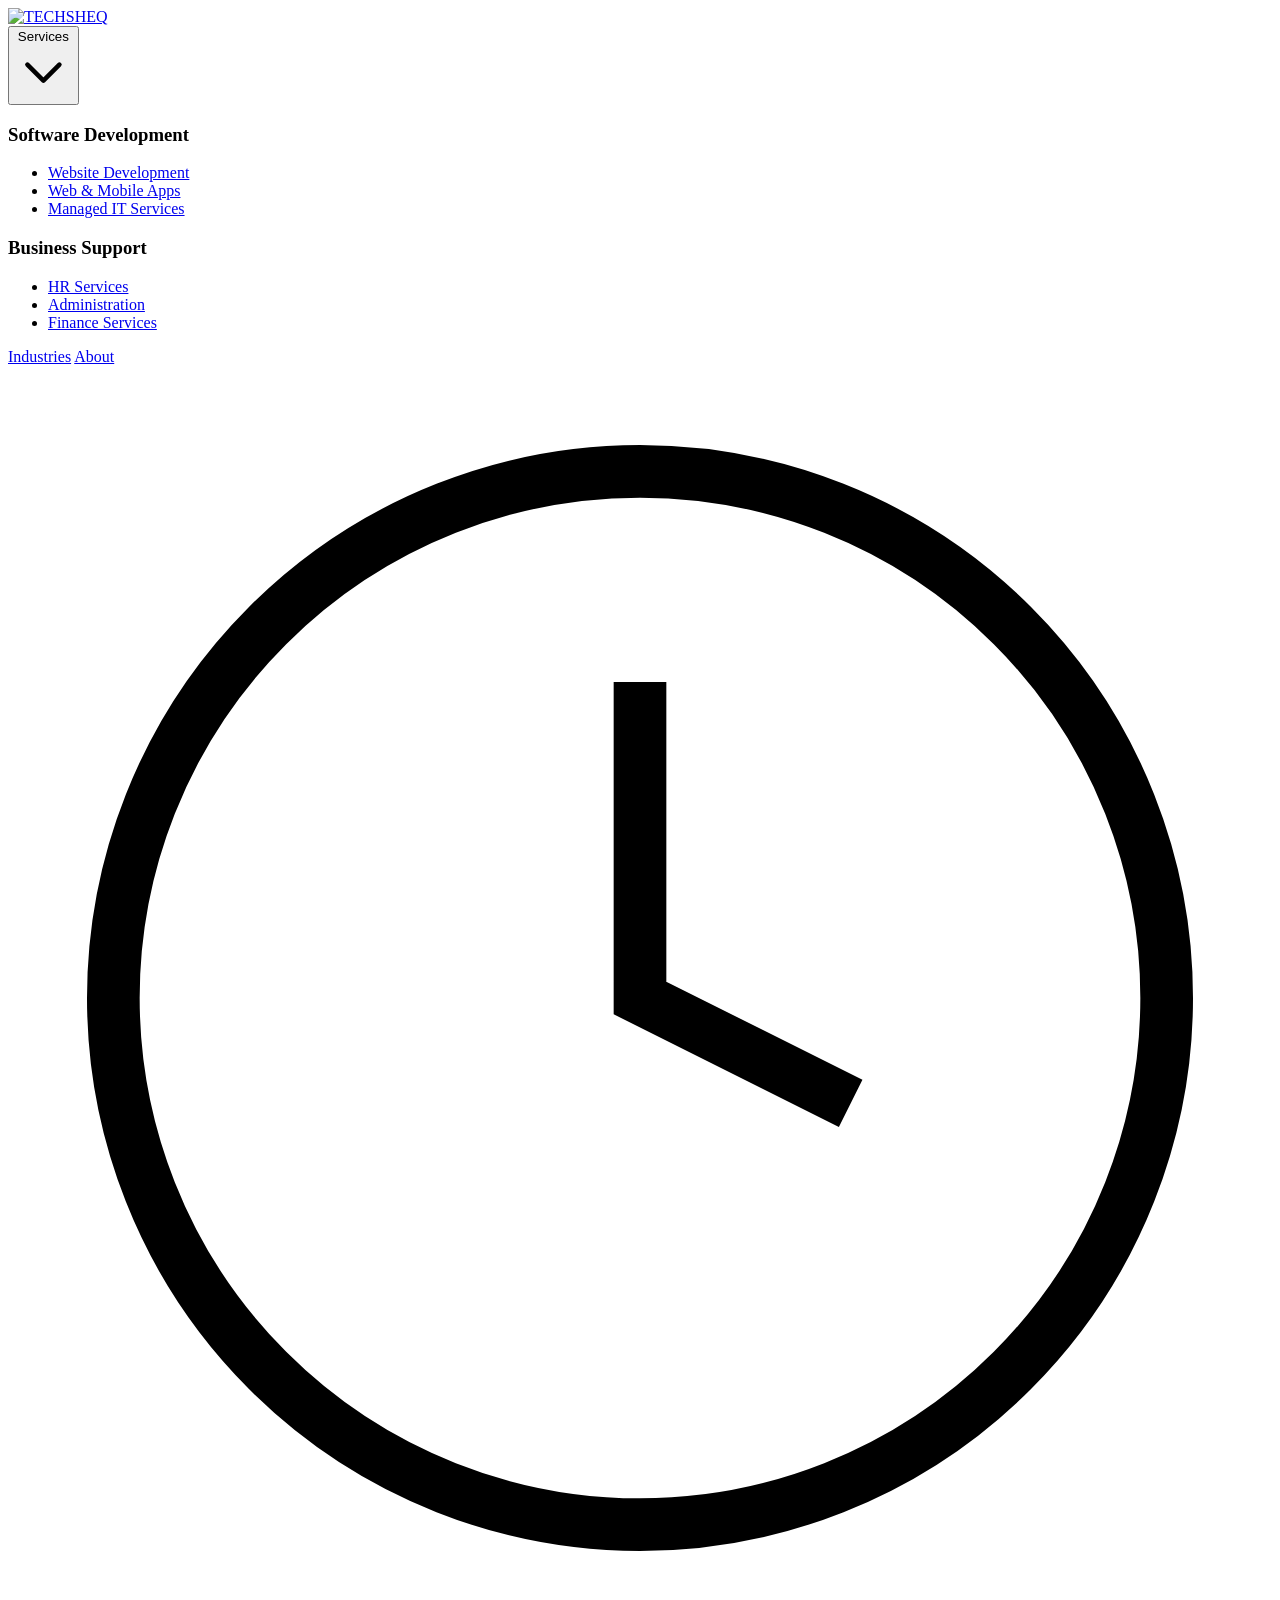
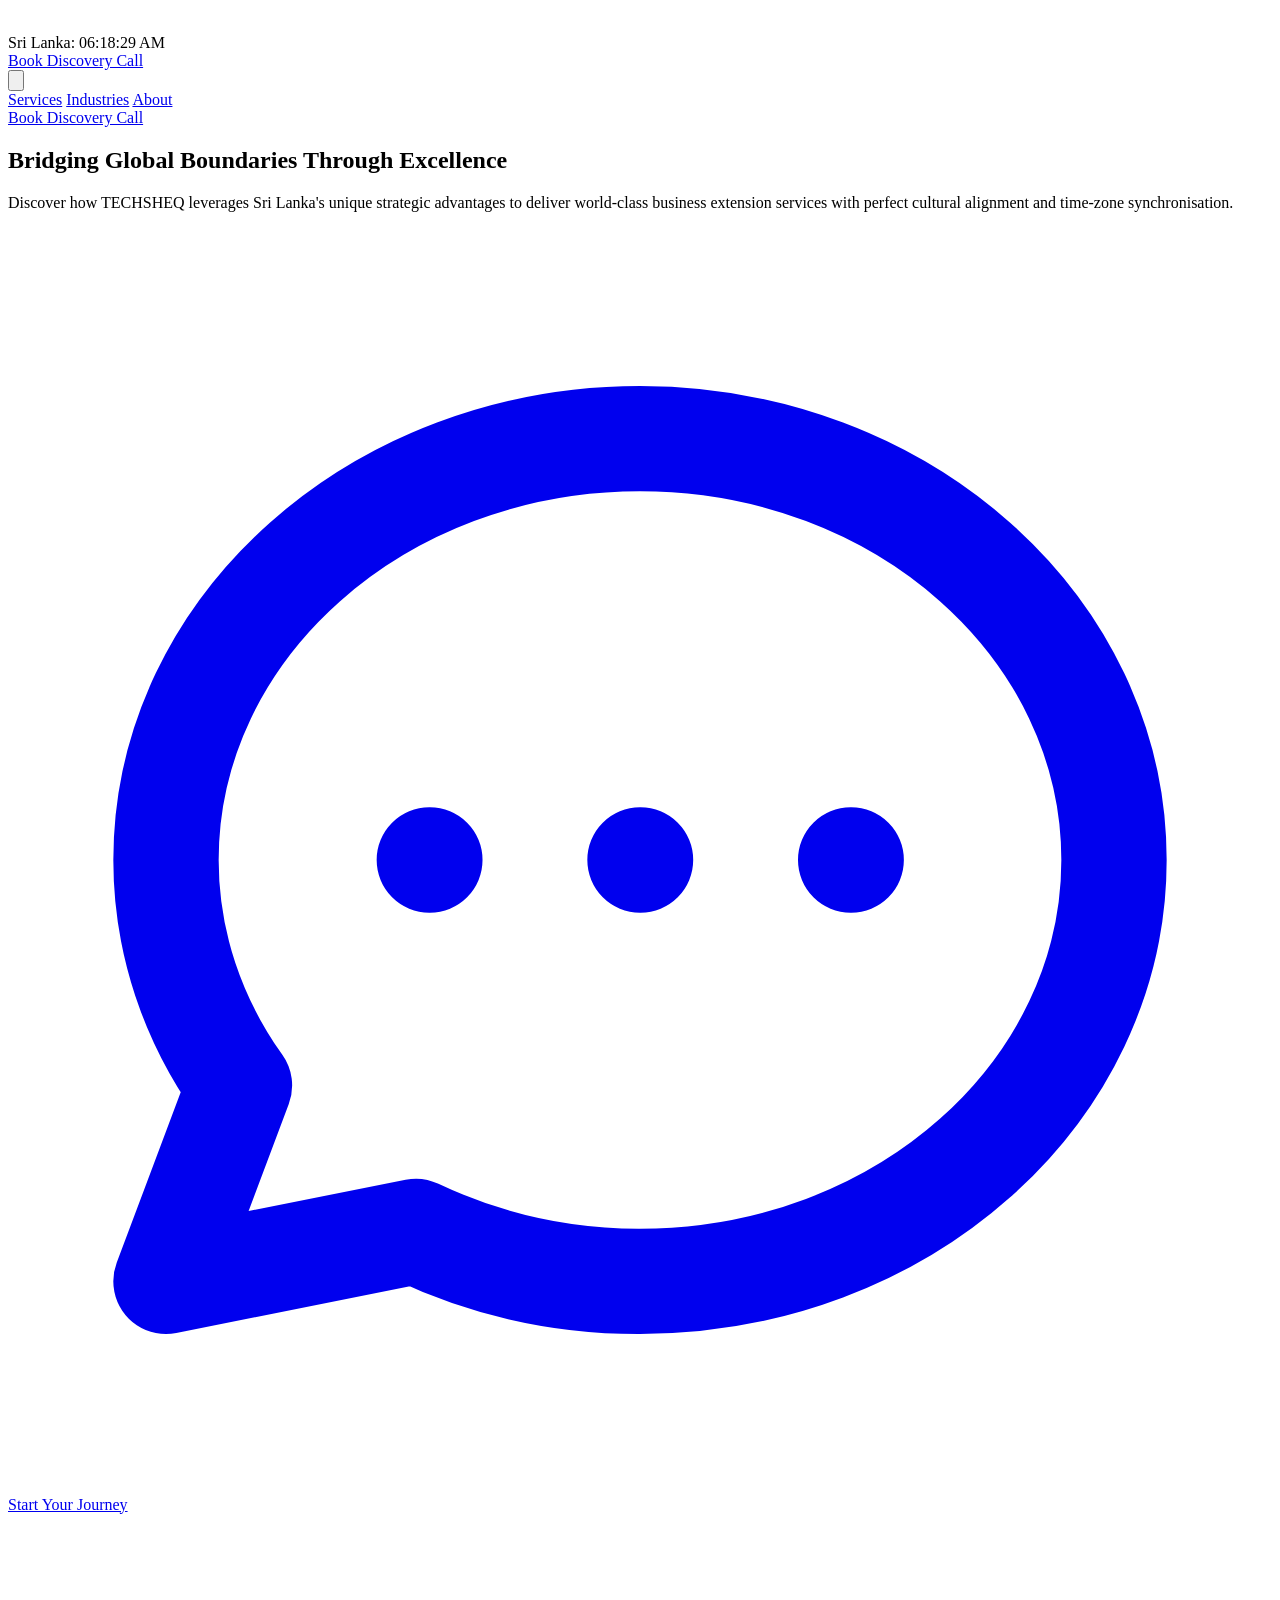
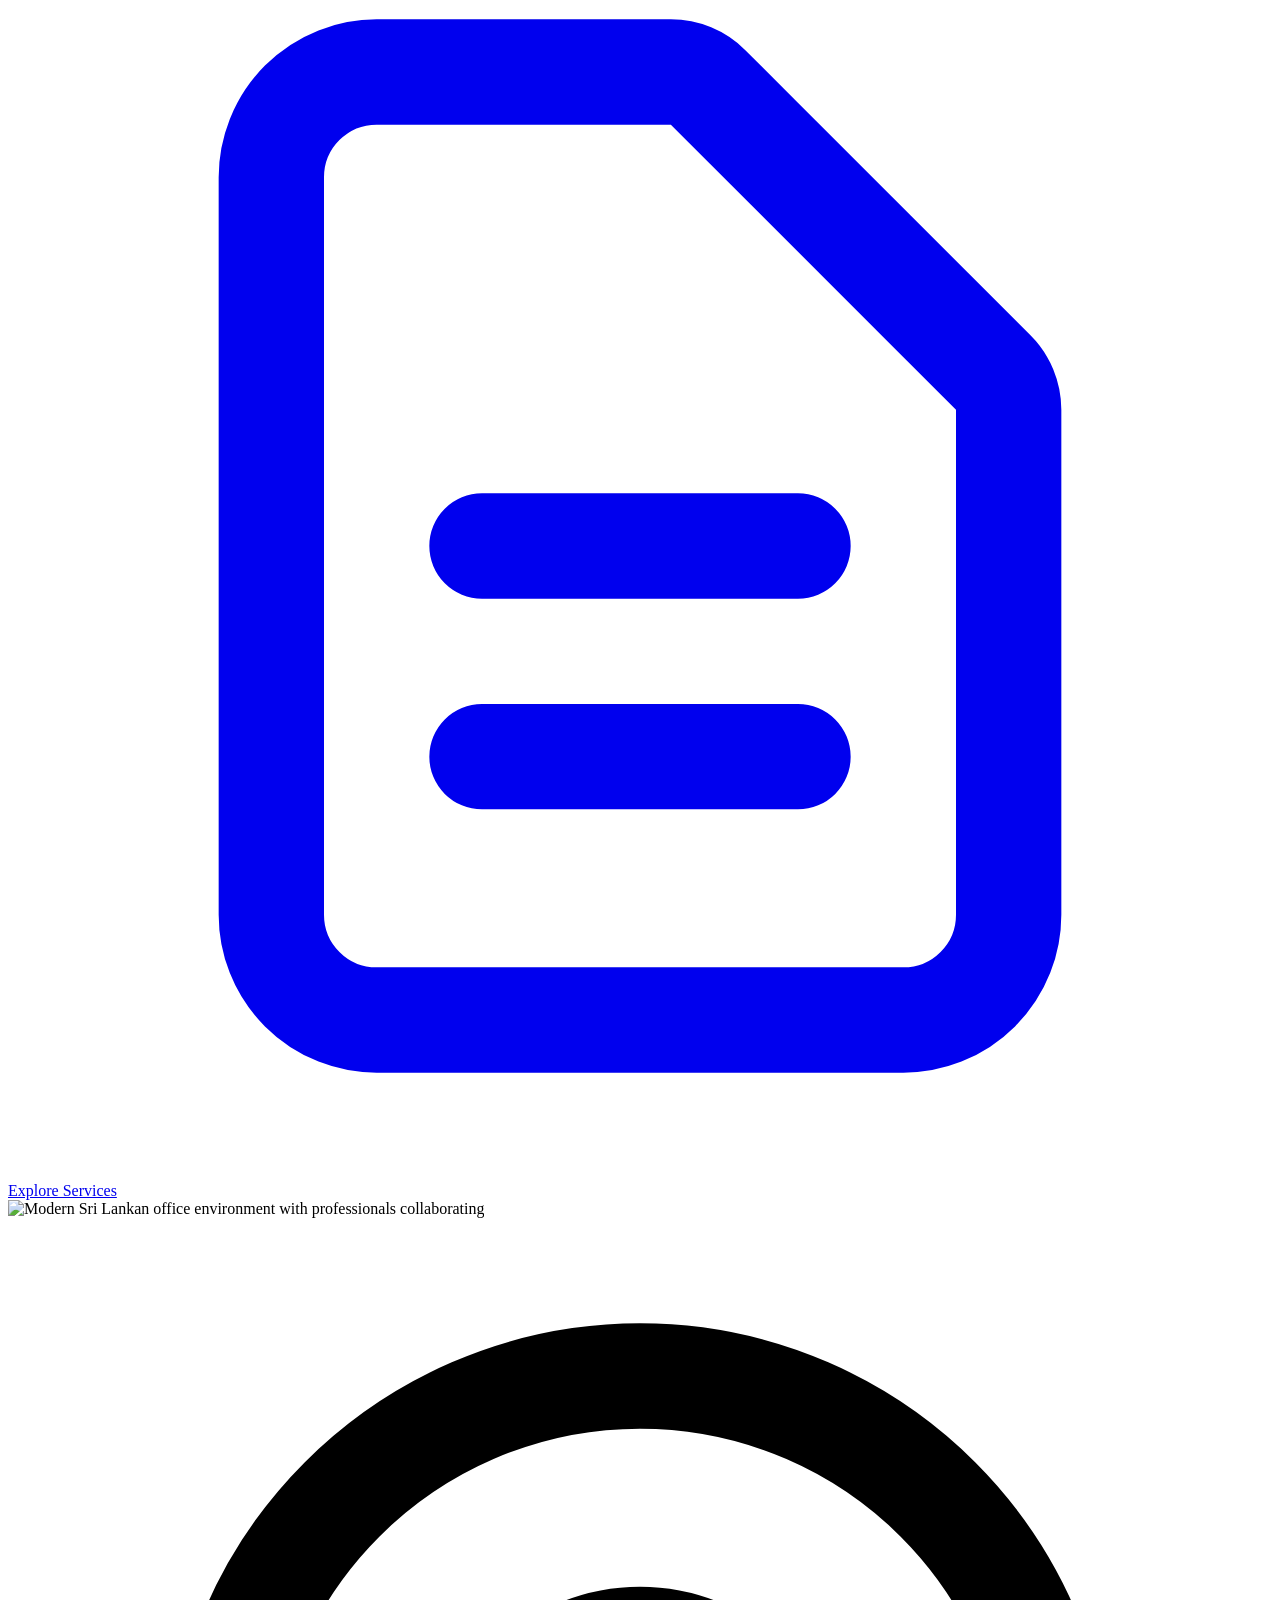
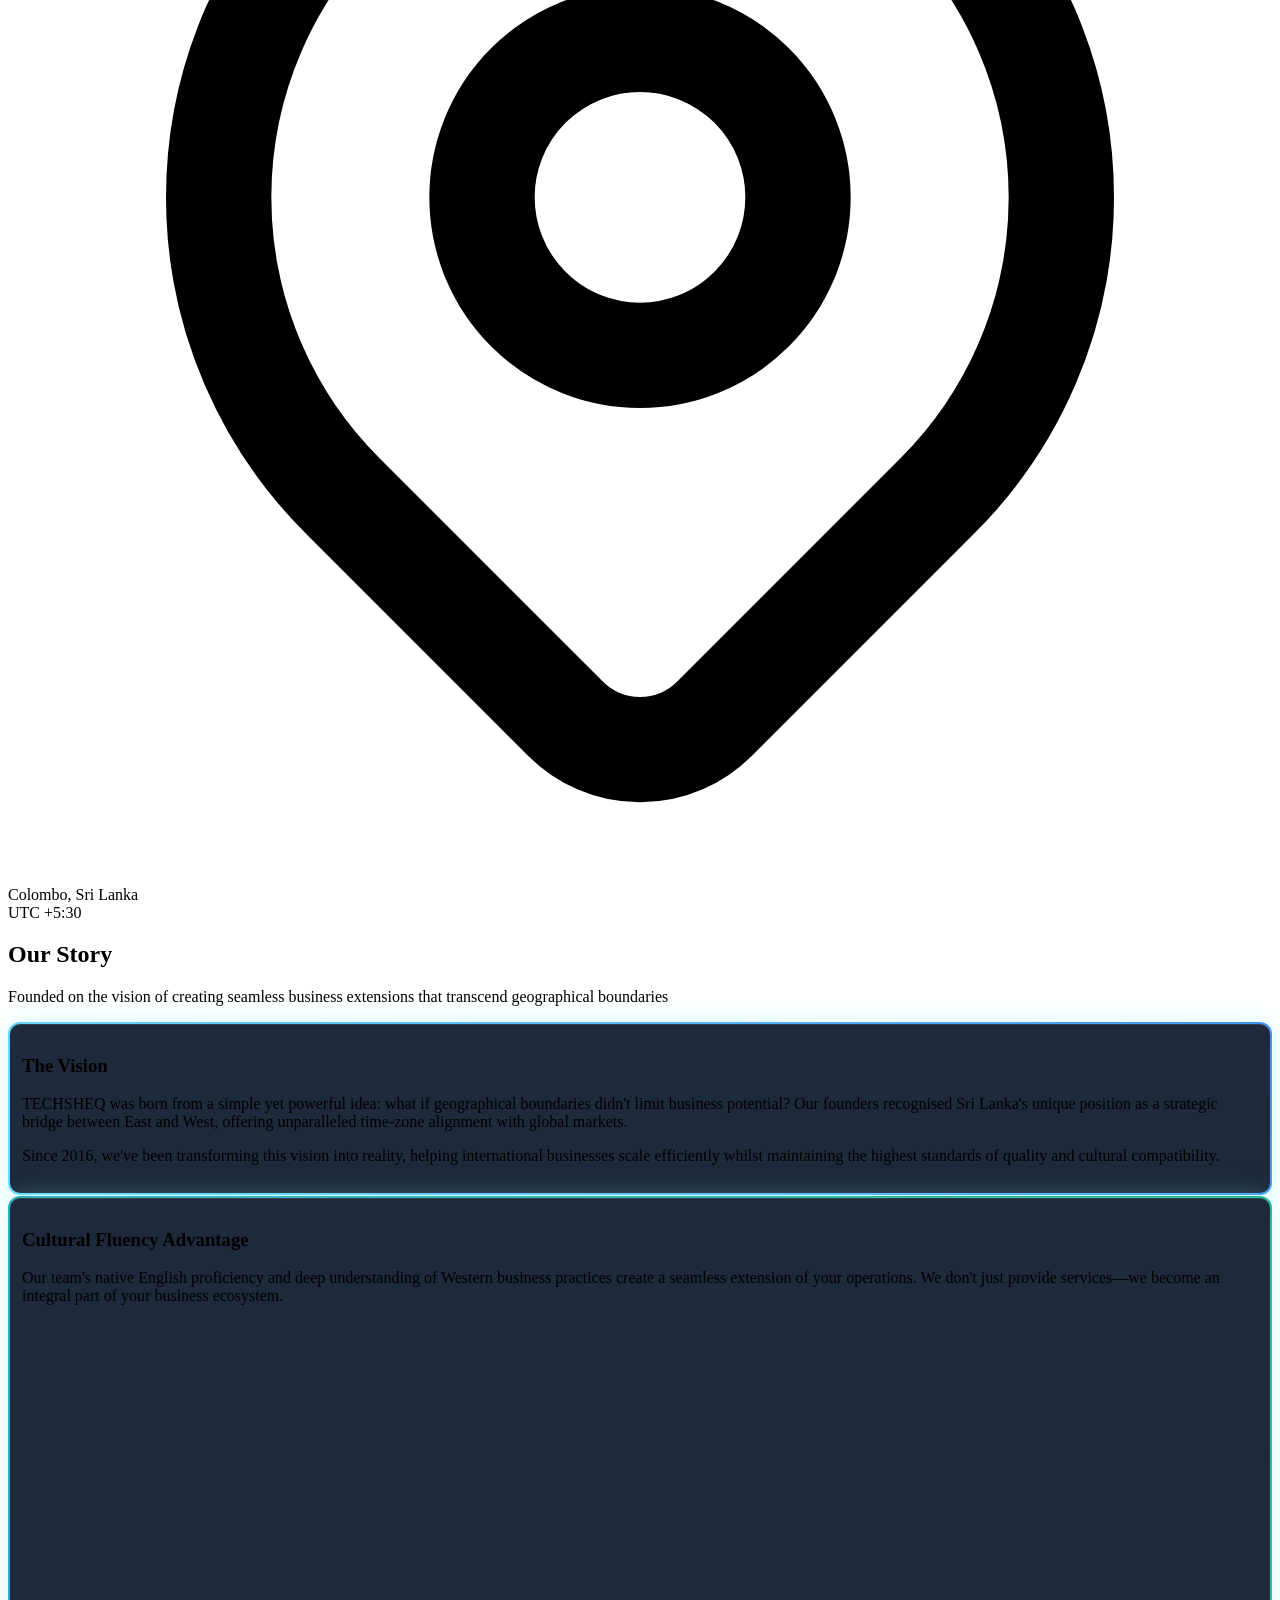
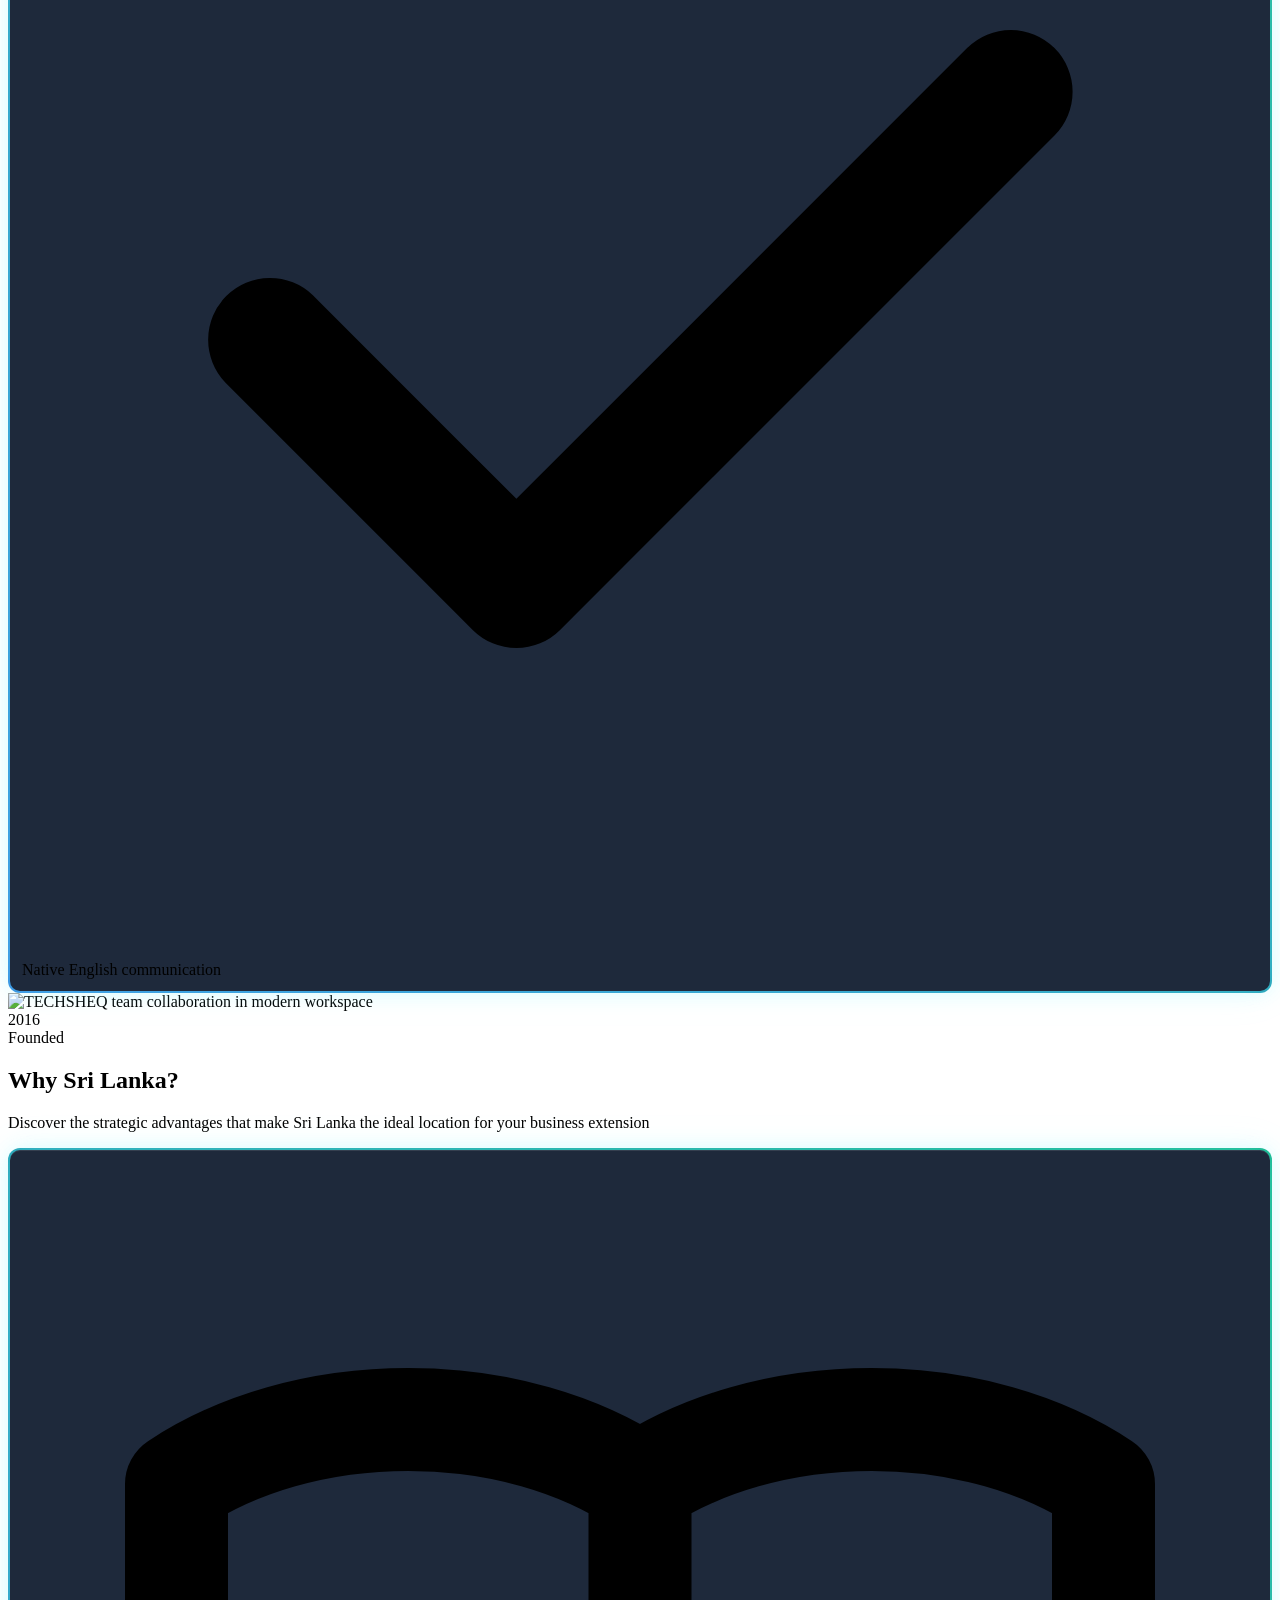
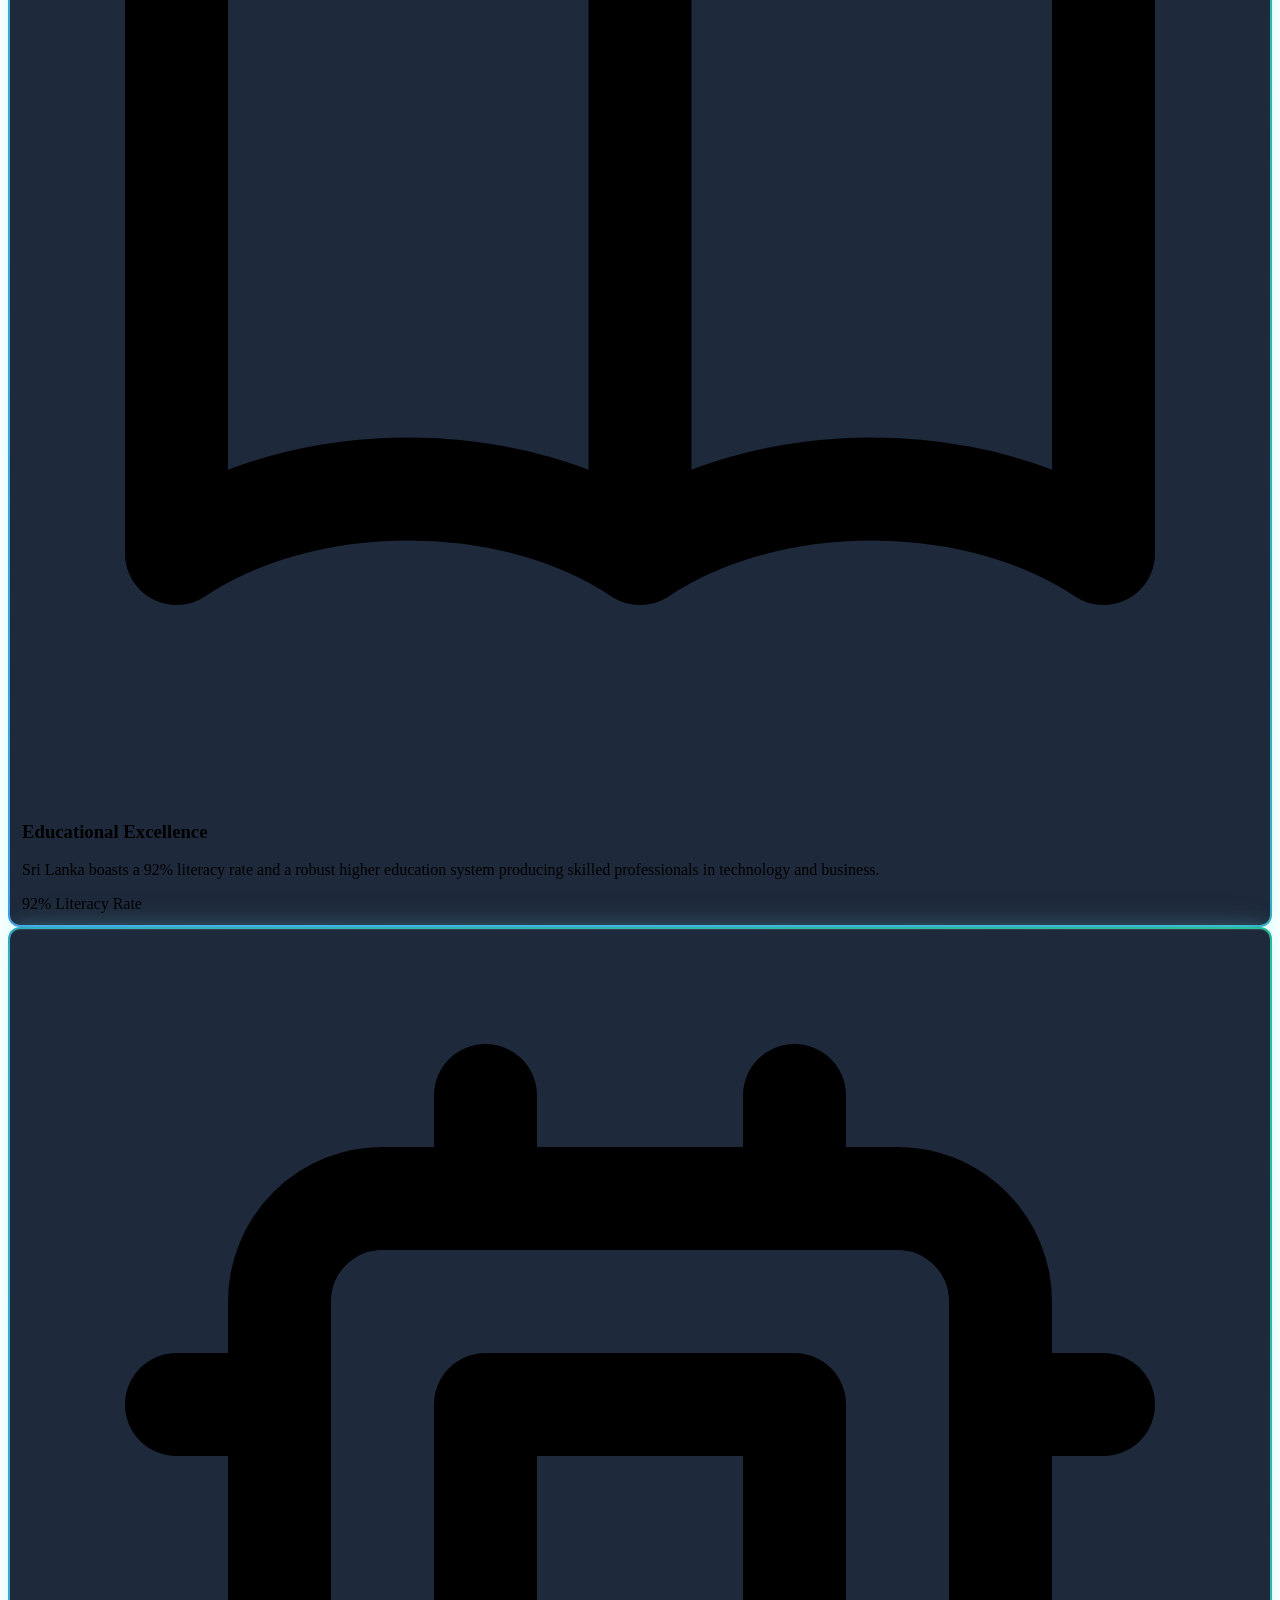
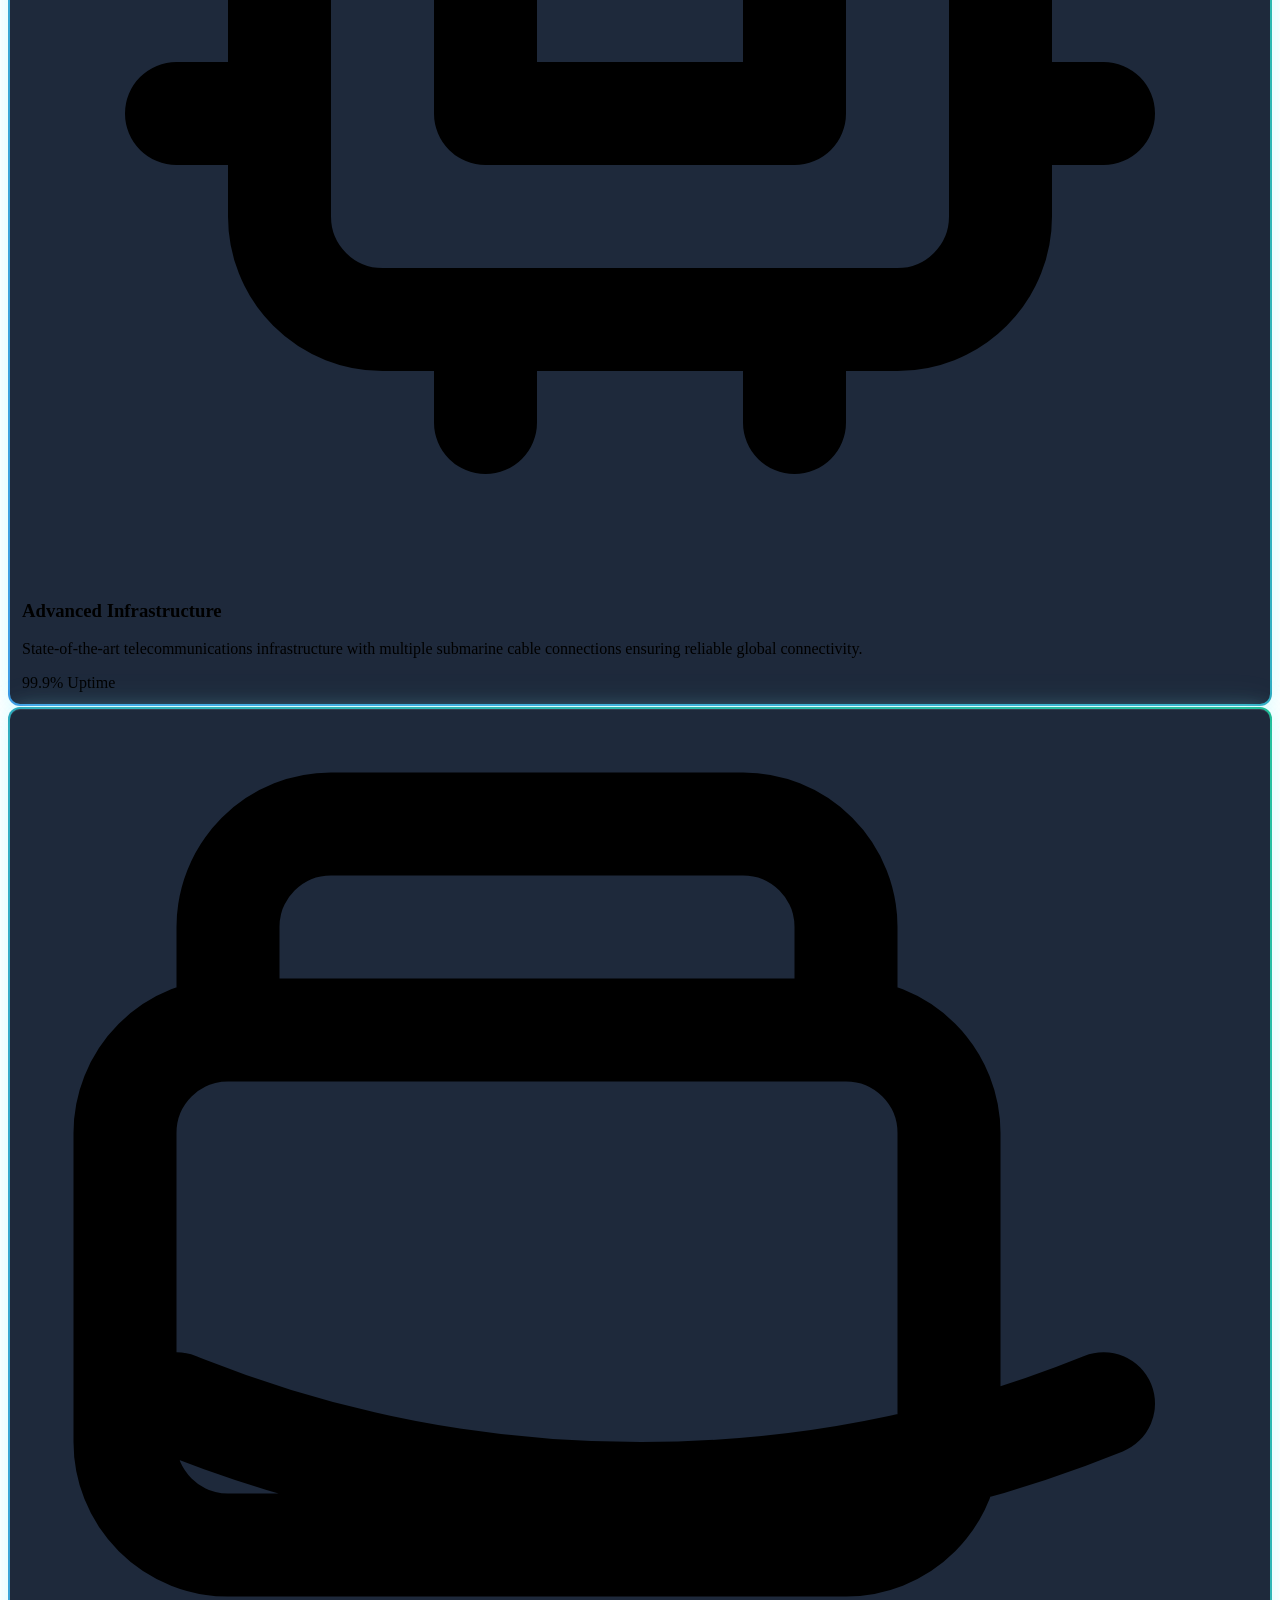
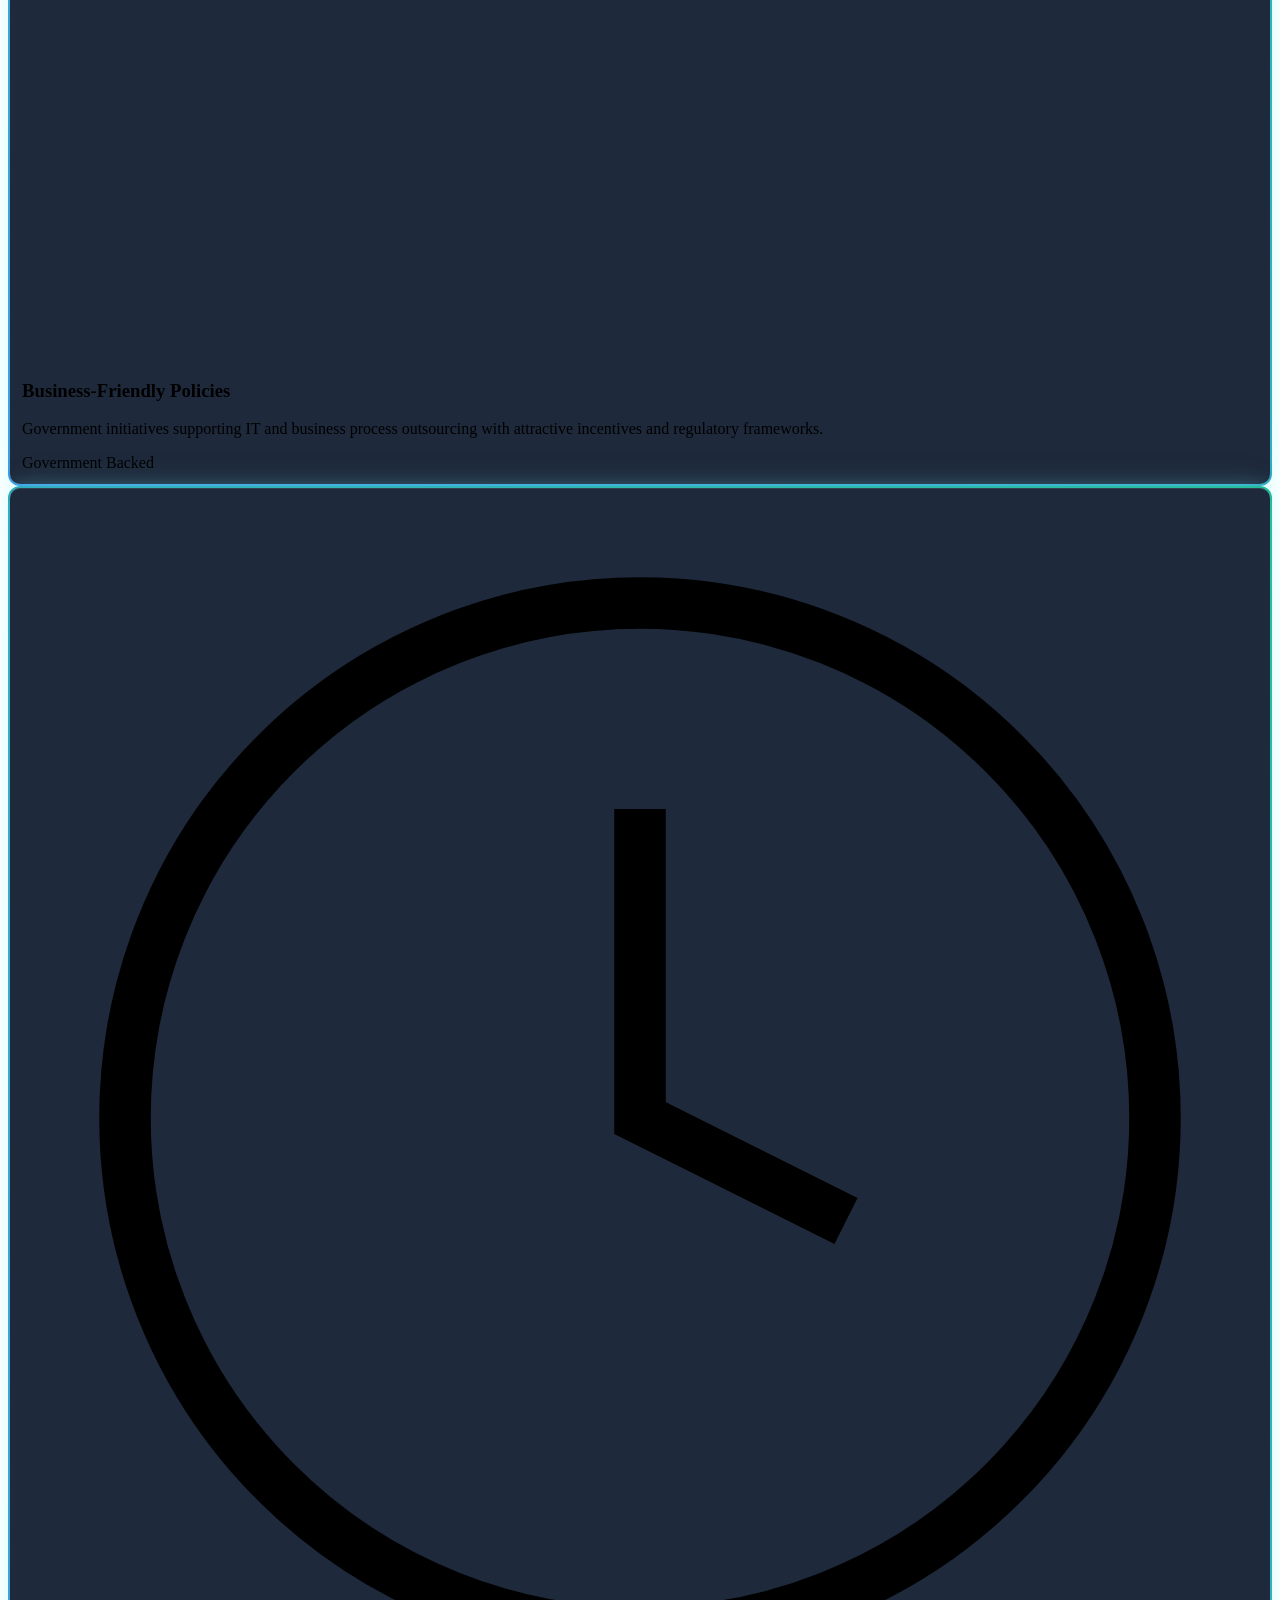
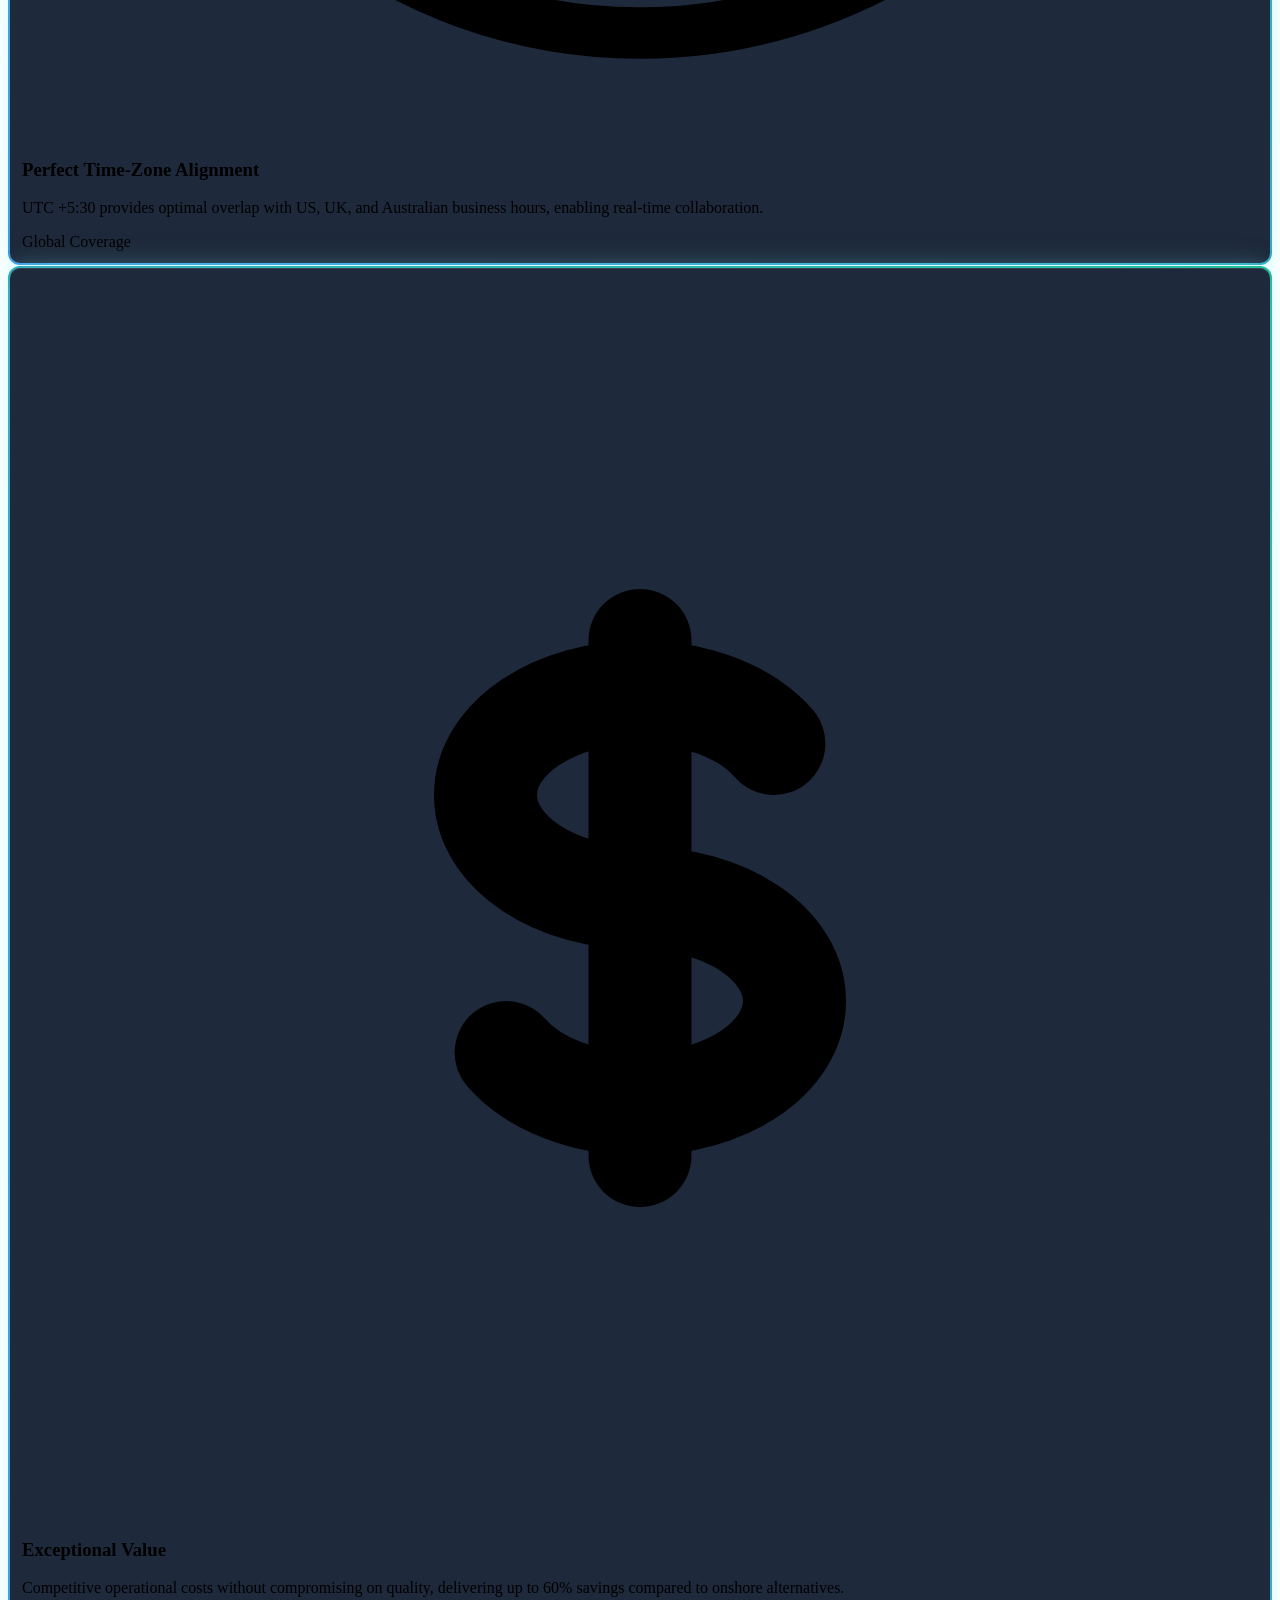
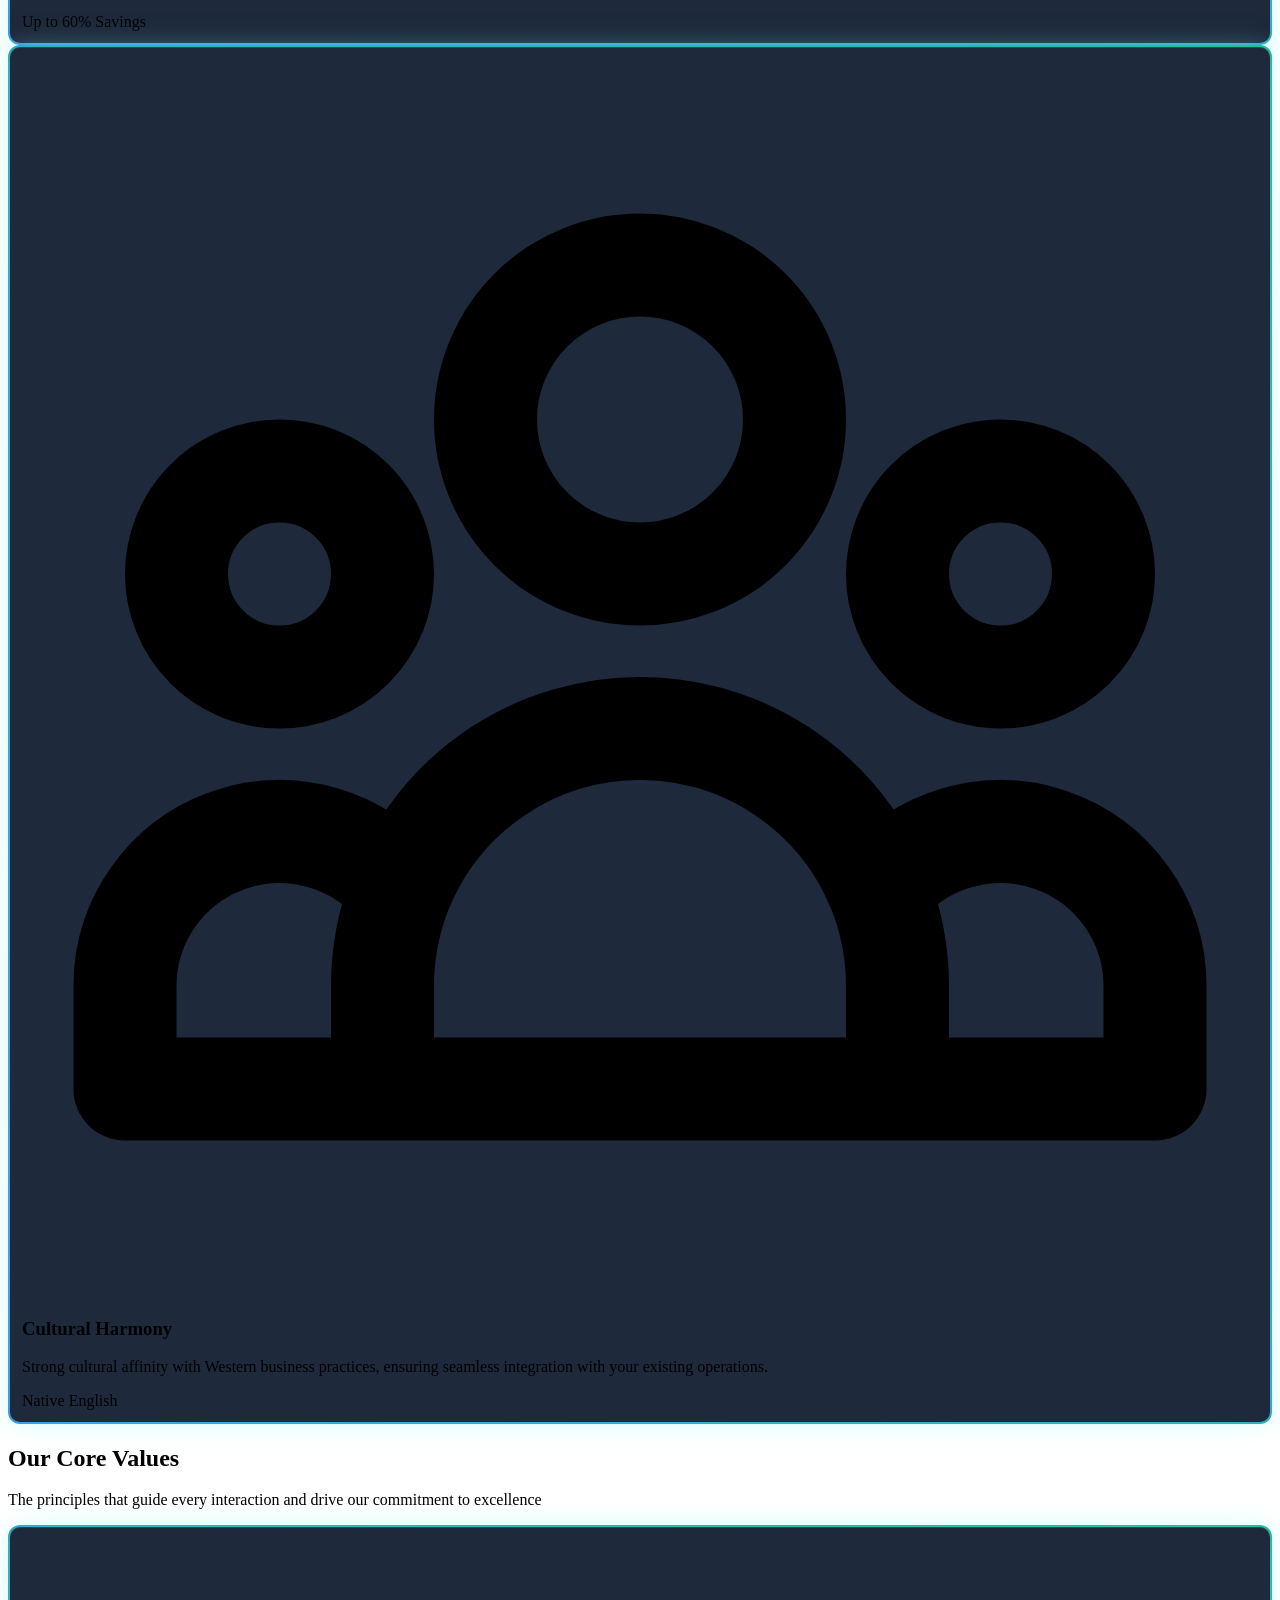
==== pages/about_sri_lankan_business_advantage.html @ 73597feb "Remove HR Services and update copyright year" ====
<!DOCTYPE html>
<html lang="en">
<head>
    <meta charset="UTF-8" />
    <meta name="viewport" content="width=device-width, initial-scale=1.0" />
    <title>About TECHSHEQ - Sri Lankan Business Advantage | Your Trusted Global Extension</title>
    <meta name="description" content="Discover how TECHSHEQ leverages Sri Lanka's unique advantages to deliver world-class business extension services with perfect time-zone alignment and cultural fluency." />
    
    
    <link rel="stylesheet" href="../css/main.css" />
    <link rel="preconnect" href="https://fonts.googleapis.com" />
    <link rel="preconnect" href="https://fonts.gstatic.com" crossorigin />
    
    <style>
        /* Glow Effect for Specific Boxes */
        .glow-box {
            position: relative;
            border-radius: 12px;
            padding: 2px;
            background: linear-gradient(45deg, #7df9ff, #3B82F6, #10B981, #7df9ff);
            background-size: 400% 400%;
            animation: smoothGlow 3s ease-in-out infinite;
            will-change: transform, background-position;
            backface-visibility: hidden;
        }

        .glow-box .glow-content {
            position: relative;
            background: #1E293B;
            border-radius: 10px;
            padding: 12px;
            box-shadow: 
                0 0 20px rgba(125, 249, 255, 0.3),
                0 0 40px rgba(125, 249, 255, 0.1),
                inset 0 1px 0 rgba(255, 255, 255, 0.1);
        }

        /* Hover effects */
        .glow-box:hover {
            animation-duration: 1.5s;
            opacity: 1;
            transform: translateY(-2px) scale(1.02);
            transition: transform 0.3s ease;
        }

        .glow-box:hover .glow-content {
            box-shadow: 
                0 0 30px rgba(125, 249, 255, 0.5),
                0 0 60px rgba(125, 249, 255, 0.2),
                inset 0 1px 0 rgba(255, 255, 255, 0.2);
        }

        @keyframes smoothGlow {
            0%, 100% {
                background-position: 0% 50%;
                opacity: 0.8;
            }
            25% {
                background-position: 100% 50%;
                opacity: 0.9;
            }
            50% {
                background-position: 100% 50%;
                opacity: 1;
            }
            75% {
                background-position: 0% 50%;
                opacity: 0.9;
            }
        }

        /* Responsive adjustments for glow boxes */
        @media (max-width: 768px) {
            .glow-box {
                padding: 1px;
            }
            
            .glow-box .glow-content {
                padding: 10px;
            }
        }
    </style>
    
<script type="module" src="https://static.rocket.new/rocket-web.js?_cfg=https%3A%2F%2Ftechsheqb1662back.builtwithrocket.new&_be=https%3A%2F%2Fapplication.rocket.new&_v=0.1.8"></script>
</head>
<body class="bg-background text-text-primary">
    <!-- Header Navigation -->
    <header class="sticky top-0 z-50 bg-background/95 backdrop-blur-sm border-b border-slate-700/50">
        <nav class="max-w-7xl mx-auto px-4 sm:px-6 lg:px-8">
            <div class="flex justify-between items-center h-16">
                <!-- Logo -->
                <div class="flex-shrink-0 pl-0">
                    <a href="homepage_b2b_service_provider_platform.html" class="flex items-center">
                        <img src="../public/logo.png" alt="TECHSHEQ" style="height: 38px; width: auto;" class="block" />
                    </a>
                </div>

                <!-- Desktop Navigation -->
                <div class="hidden md:flex items-center space-x-8">
                    <div class="relative group">
                        <button class="text-text-secondary hover:text-text-primary transition-colors duration-200 flex items-center space-x-1">
                            <span>Services</span>
                            <svg class="w-4 h-4" fill="none" stroke="currentColor" viewBox="0 0 24 24">
                                <path stroke-linecap="round" stroke-linejoin="round" stroke-width="2" d="M19 9l-7 7-7-7"/>
                            </svg>
                        </button>
                        <!-- Mega Menu -->
                        <div class="absolute top-full left-0 mt-2 w-96 bg-surface rounded-xl shadow-strong border border-slate-700/50 opacity-0 invisible group-hover:opacity-100 group-hover:visible transition-all duration-300">
                            <div class="p-6">
                                <div class="grid grid-cols-2 gap-6">
                                    <div>
                                        <h3 class="text-sm font-semibold text-primary mb-3">Software Development</h3>
                                        <ul class="space-y-2">
                                            <li><a href="services_overview_two_pillar_architecture.html" class="text-text-secondary hover:text-text-primary transition-colors">Website Development</a></li>
                                            <li><a href="services_overview_two_pillar_architecture.html" class="text-text-secondary hover:text-text-primary transition-colors">Web & Mobile Apps</a></li>
                                            <li><a href="managed_it_services_flagship_service_detail.html" class="text-text-secondary hover:text-text-primary transition-colors">Managed IT Services</a></li>
                                        </ul>
                                    </div>
                                    <div>
                                        <h3 class="text-sm font-semibold text-accent mb-3">Business Support</h3>
                                        <ul class="space-y-2">
                                            <li><a href="services_overview_two_pillar_architecture.html" class="text-text-secondary hover:text-text-primary transition-colors">HR Services</a></li>
                                            <li><a href="services_overview_two_pillar_architecture.html" class="text-text-secondary hover:text-text-primary transition-colors">Administration</a></li>
                                            <li><a href="services_overview_two_pillar_architecture.html" class="text-text-secondary hover:text-text-primary transition-colors">Finance Services</a></li>
                                        </ul>
                                    </div>
                                </div>
                            </div>
                        </div>
                    </div>
                    <a href="industries_sector_specific_solutions.html" class="text-text-secondary hover:text-text-primary transition-colors duration-200">Industries</a>
                    <a href="about_sri_lankan_business_advantage.html" class="text-primary font-semibold transition-colors duration-200">About</a>
                    
                    <!-- Time Zone Widget -->
                    <div class="flex items-center space-x-2 px-3 py-1 bg-surface rounded-lg border border-slate-700/50">
                        <svg class="w-4 h-4 text-accent" fill="none" stroke="currentColor" viewBox="0 0 24 24">
                            <circle cx="12" cy="12" r="10"/>
                            <polyline points="12,6 12,12 16,14"/>
                        </svg>
                        <span class="text-sm text-text-secondary">Sri Lanka:</span>
                        <span class="text-sm font-semibold text-text-primary" id="sri-lanka-time">8:50 PM</span>
                    </div>
                </div>

                <!-- CTA Button -->
                <div class="hidden md:block">
                    <a href="contact_discovery_call_booking.html" class="btn-primary">Book Discovery Call</a>
                </div>

                <!-- Mobile Menu Button -->
                <button class="md:hidden p-2" id="mobile-menu-button">
                    <svg class="w-6 h-6" fill="none" stroke="currentColor" viewBox="0 0 24 24">
                        <path stroke-linecap="round" stroke-linejoin="round" stroke-width="2" d="M4 6h16M4 12h16M4 18h16"/>
                    </svg>
                </button>
            </div>

            <!-- Mobile Menu -->
            <div class="md:hidden hidden" id="mobile-menu">
                <div class="px-2 pt-2 pb-3 space-y-1 bg-surface rounded-lg mt-2 border border-slate-700/50">
                    <a href="services_overview_two_pillar_architecture.html" class="block px-3 py-2 text-text-secondary hover:text-text-primary">Services</a>
                    <a href="industries_sector_specific_solutions.html" class="block px-3 py-2 text-text-secondary hover:text-text-primary">Industries</a>
                    <a href="about_sri_lankan_business_advantage.html" class="block px-3 py-2 text-primary font-semibold">About</a>
                    <div class="px-3 py-2">
                        <a href="contact_discovery_call_booking.html" class="btn-primary w-full text-center">Book Discovery Call</a>
                    </div>
                </div>
            </div>
        </nav>
    </header>

    <!-- Hero Section -->
    <section class="relative py-20 overflow-hidden">
        <!-- Background Pattern -->
        <div class="absolute inset-0 opacity-10">
            <div class="absolute inset-0" style="background-image: radial-gradient(circle at 25% 25%, #315CAA 0%, transparent 50%), radial-gradient(circle at 75% 75%, #22C55E 0%, transparent 50%);"></div>
        </div>
        
        <div class="max-w-7xl mx-auto px-4 sm:px-6 lg:px-8 relative z-10">
            <div class="grid lg:grid-cols-2 gap-12 items-center">
                <!-- Hero Content -->
                <div class="text-center lg:text-left">
                    <h1 class="text-4xl sm:text-5xl lg:text-6xl font-bold mb-6 animate-fade-up">
                        Bridging
                        <span class="text-primary block">Global Boundaries</span>
                        <span class="text-accent">Through Excellence</span>
                    </h1>
                    <p class="text-xl text-text-secondary mb-8 max-w-2xl animate-fade-up" style="animation-delay: 200ms;">
                        Discover how TECHSHEQ leverages Sri Lanka's unique strategic advantages to deliver world-class business extension services with perfect cultural alignment and time-zone synchronisation.
                    </p>
                    
                    <!-- Key Stats -->
                    <!-- <div class="grid grid-cols-3 gap-6 mb-8 animate-fade-up" style="animation-delay: 400ms;">
                        <div class="text-center">
                            <div class="text-2xl font-bold text-primary">8+</div>
                            <div class="text-sm text-text-secondary">Years Excellence</div>
                        </div>
                        <div class="text-center">
                            <div class="text-2xl font-bold text-accent">95%</div>
                            <div class="text-sm text-text-secondary">Client Retention</div>
                        </div>
                        <div class="text-center">
                            <div class="text-2xl font-bold text-primary">24/7</div>
                            <div class="text-sm text-text-secondary">Global Coverage</div>
                        </div>
                    </div> -->

                    <div class="flex flex-col sm:flex-row gap-4 justify-center lg:justify-start animate-fade-up" style="animation-delay: 600ms;">
                        <a href="contact_discovery_call_booking.html" class="btn-primary text-center">
                            <svg class="w-5 h-5 inline mr-2" fill="none" stroke="currentColor" viewBox="0 0 24 24">
                                <path stroke-linecap="round" stroke-linejoin="round" stroke-width="2" d="M8 12h.01M12 12h.01M16 12h.01M21 12c0 4.418-4.03 8-9 8a9.863 9.863 0 01-4.255-.949L3 20l1.395-3.72C3.512 15.042 3 13.574 3 12c0-4.418 4.03-8 9-8s9 3.582 9 8z"/>
                            </svg>
                            Start Your Journey
                        </a>
                        <a href="services_overview_two_pillar_architecture.html" class="btn-secondary text-center">
                            <svg class="w-5 h-5 inline mr-2" fill="none" stroke="currentColor" viewBox="0 0 24 24">
                                <path stroke-linecap="round" stroke-linejoin="round" stroke-width="2" d="M9 12h6m-6 4h6m2 5H7a2 2 0 01-2-2V5a2 2 0 012-2h5.586a1 1 0 01.707.293l5.414 5.414a1 1 0 01.293.707V19a2 2 0 01-2 2z"/>
                            </svg>
                            Explore Services
                        </a>
                    </div>
                </div>

                <!-- Hero Visual -->
                <div class="relative animate-fade-up" style="animation-delay: 300ms;">
                    <div class="relative rounded-2xl overflow-hidden shadow-strong">
                        <img src="https://images.pexels.com/photos/3184360/pexels-photo-3184360.jpeg?auto=compress&cs=tinysrgb&w=1260&h=750&dpr=2" alt="Modern Sri Lankan office environment with professionals collaborating" class="w-full h-96 object-cover" loading="lazy" onerror="this.src='https://images.unsplash.com/photo-1600880292203-757bb62b4baf?q=80&w=2940&auto=format&fit=crop&ixlib=rb-4.0.3'; this.onerror=null;" />
                        
                        <!-- Overlay with Location Info -->
                        <div class="absolute bottom-4 left-4 right-4 bg-surface/90 backdrop-blur-sm rounded-lg p-4 border border-slate-700/50">
                            <div class="flex items-center justify-between">
                                <div class="flex items-center space-x-2">
                                    <svg class="w-5 h-5 text-accent" fill="none" stroke="currentColor" viewBox="0 0 24 24">
                                        <path stroke-linecap="round" stroke-linejoin="round" stroke-width="2" d="M17.657 16.657L13.414 20.9a1.998 1.998 0 01-2.827 0l-4.244-4.243a8 8 0 1111.314 0z"/>
                                        <path stroke-linecap="round" stroke-linejoin="round" stroke-width="2" d="M15 11a3 3 0 11-6 0 3 3 0 016 0z"/>
                                    </svg>
                                    <span class="text-sm font-semibold">Colombo, Sri Lanka</span>
                                </div>
                                <div class="text-sm text-text-secondary">UTC +5:30</div>
                            </div>
                        </div>
                    </div>
                </div>
            </div>
        </div>
    </section>

    <!-- Company Story Section -->
    <section class="py-20 bg-surface/50">
        <div class="max-w-7xl mx-auto px-4 sm:px-6 lg:px-8">
            <div class="text-center mb-16">
                <h2 class="text-3xl sm:text-4xl font-bold mb-4">Our Story</h2>
                <p class="text-xl text-text-secondary max-w-3xl mx-auto">
                    Founded on the vision of creating seamless business extensions that transcend geographical boundaries
                </p>
            </div>

            <div class="grid lg:grid-cols-2 gap-12 items-center">
                <div class="space-y-6">
                    <div class="glow-box">
                        <h3 class="text-2xl font-bold mb-4 text-primary">The Vision</h3>
                        <p class="text-text-secondary mb-4">
                            TECHSHEQ was born from a simple yet powerful idea: what if geographical boundaries didn't limit business potential? Our founders recognised Sri Lanka's unique position as a strategic bridge between East and West, offering unparalleled time-zone alignment with global markets.
                        </p>
                        <p class="text-text-secondary">
                            Since 2016, we've been transforming this vision into reality, helping international businesses scale efficiently whilst maintaining the highest standards of quality and cultural compatibility.
                        </p>
                    </div>

                    <div class="glow-box">
                        <h3 class="text-2xl font-bold mb-4 text-accent">Cultural Fluency Advantage</h3>
                        <p class="text-text-secondary mb-4">
                            Our team's native English proficiency and deep understanding of Western business practices create a seamless extension of your operations. We don't just provide services—we become an integral part of your business ecosystem.
                        </p>
                        <div class="flex items-center space-x-2 text-sm">
                            <svg class="w-5 h-5 text-accent" fill="currentColor" viewBox="0 0 20 20">
                                <path fill-rule="evenodd" d="M16.707 5.293a1 1 0 010 1.414l-8 8a1 1 0 01-1.414 0l-4-4a1 1 0 011.414-1.414L8 12.586l7.293-7.293a1 1 0 011.414 0z"/>
                            </svg>
                            <span class="text-text-secondary">Native English communication</span>
                        </div>
                    </div>
                </div>

                <div class="relative">
                    <img src="https://images.pixabay.com/photo/2015/01/08/18/27/startup-593341_1280.jpg" alt="TECHSHEQ team collaboration in modern workspace" class="w-full h-96 object-cover rounded-2xl shadow-strong" loading="lazy" onerror="this.src='https://images.unsplash.com/photo-1522071820081-009f0129c71c?q=80&w=2940&auto=format&fit=crop&ixlib=rb-4.0.3'; this.onerror=null;" />
                    
                    <!-- Floating Stats Card -->
                    <div class="absolute -bottom-6 -right-6 bg-surface rounded-xl p-6 shadow-strong border border-slate-700/50">
                        <div class="text-center">
                            <div class="text-3xl font-bold text-primary mb-1">2016</div>
                            <div class="text-sm text-text-secondary">Founded</div>
                        </div>
                    </div>
                </div>
            </div>
        </div>
    </section>

    <!-- Why Sri Lanka Section -->
    <section class="py-20">
        <div class="max-w-7xl mx-auto px-4 sm:px-6 lg:px-8">
            <div class="text-center mb-16">
                <h2 class="text-3xl sm:text-4xl font-bold mb-4">Why Sri Lanka?</h2>
                <p class="text-xl text-text-secondary max-w-3xl mx-auto">
                    Discover the strategic advantages that make Sri Lanka the ideal location for your business extension
                </p>
            </div>

            <div class="grid md:grid-cols-2 lg:grid-cols-3 gap-8">
                <!-- Educational Excellence -->
                <div class="glow-box">
                    <div class="glow-content">
                    <div class="w-16 h-16 bg-primary/20 rounded-full flex items-center justify-center mb-4 group-hover:scale-110 transition-transform">
                        <svg class="w-8 h-8 text-primary" fill="none" stroke="currentColor" viewBox="0 0 24 24">
                            <path stroke-linecap="round" stroke-linejoin="round" stroke-width="2" d="M12 6.253v13m0-13C10.832 5.477 9.246 5 7.5 5S4.168 5.477 3 6.253v13C4.168 18.477 5.754 18 7.5 18s3.332.477 4.5 1.253m0-13C13.168 5.477 14.754 5 16.5 5c1.746 0 3.332.477 4.5 1.253v13C19.832 18.477 18.246 18 16.5 18c-1.746 0-3.332.477-4.5 1.253"/>
                        </svg>
                    </div>
                    <h3 class="text-xl font-bold mb-3">Educational Excellence</h3>
                    <p class="text-text-secondary mb-4">
                        Sri Lanka boasts a 92% literacy rate and a robust higher education system producing skilled professionals in technology and business.
                    </p>
                    <div class="text-primary font-semibold text-sm">92% Literacy Rate</div>
                    </div>
                </div>

                <!-- Technology Infrastructure -->
                <div class="glow-box">
                    <div class="glow-content">
                    <div class="w-16 h-16 bg-accent/20 rounded-full flex items-center justify-center mb-4 group-hover:scale-110 transition-transform">
                        <svg class="w-8 h-8 text-accent" fill="none" stroke="currentColor" viewBox="0 0 24 24">
                            <path stroke-linecap="round" stroke-linejoin="round" stroke-width="2" d="M9 3v2m6-2v2M9 19v2m6-2v2M5 9H3m2 6H3m18-6h-2m2 6h-2M7 19h10a2 2 0 002-2V7a2 2 0 00-2-2H7a2 2 0 00-2 2v10a2 2 0 002 2zM9 9h6v6H9V9z"/>
                        </svg>
                    </div>
                    <h3 class="text-xl font-bold mb-3">Advanced Infrastructure</h3>
                    <p class="text-text-secondary mb-4">
                        State-of-the-art telecommunications infrastructure with multiple submarine cable connections ensuring reliable global connectivity.
                    </p>
                    <div class="text-accent font-semibold text-sm">99.9% Uptime</div>
                    </div>
                </div>

                <!-- Business Environment -->
                <div class="glow-box">
                    <div class="glow-content">
                    <div class="w-16 h-16 bg-primary/20 rounded-full flex items-center justify-center mb-4 group-hover:scale-110 transition-transform">
                        <svg class="w-8 h-8 text-primary" fill="none" stroke="currentColor" viewBox="0 0 24 24">
                            <path stroke-linecap="round" stroke-linejoin="round" stroke-width="2" d="M21 13.255A23.931 23.931 0 0112 15c-3.183 0-6.22-.62-9-1.745M16 6V4a2 2 0 00-2-2h-8a2 2 0 00-2 2v2m12 0H4m12 0a2 2 0 012 2v6a2 2 0 01-2 2H4a2 2 0 01-2-2V8a2 2 0 012-2"/>
                        </svg>
                    </div>
                    <h3 class="text-xl font-bold mb-3">Business-Friendly Policies</h3>
                    <p class="text-text-secondary mb-4">
                        Government initiatives supporting IT and business process outsourcing with attractive incentives and regulatory frameworks.
                    </p>
                    <div class="text-primary font-semibold text-sm">Government Backed</div>
                    </div>
                </div>

                <!-- Time Zone Advantage -->
                <div class="glow-box">
                    <div class="glow-content">
                    <div class="w-16 h-16 bg-accent/20 rounded-full flex items-center justify-center mb-4 group-hover:scale-110 transition-transform">
                        <svg class="w-8 h-8 text-accent" fill="none" stroke="currentColor" viewBox="0 0 24 24">
                            <circle cx="12" cy="12" r="10"/>
                            <polyline points="12,6 12,12 16,14"/>
                        </svg>
                    </div>
                    <h3 class="text-xl font-bold mb-3">Perfect Time-Zone Alignment</h3>
                    <p class="text-text-secondary mb-4">
                        UTC +5:30 provides optimal overlap with US, UK, and Australian business hours, enabling real-time collaboration.
                    </p>
                    <div class="text-accent font-semibold text-sm">Global Coverage</div>
                    </div>
                </div>

                <!-- Cost Effectiveness -->
                <div class="glow-box">
                    <div class="glow-content">
                    <div class="w-16 h-16 bg-primary/20 rounded-full flex items-center justify-center mb-4 group-hover:scale-110 transition-transform">
                        <svg class="w-8 h-8 text-primary" fill="none" stroke="currentColor" viewBox="0 0 24 24">
                            <path stroke-linecap="round" stroke-linejoin="round" stroke-width="2" d="M12 8c-1.657 0-3 .895-3 2s1.343 2 3 2 3 .895 3 2-1.343 2-3 2m0-8c1.11 0 2.08.402 2.599 1M12 8V7m0 1v8m0 0v1m0-1c-1.11 0-2.08-.402-2.599-1"/>
                        </svg>
                    </div>
                    <h3 class="text-xl font-bold mb-3">Exceptional Value</h3>
                    <p class="text-text-secondary mb-4">
                        Competitive operational costs without compromising on quality, delivering up to 60% savings compared to onshore alternatives.
                    </p>
                    <div class="text-primary font-semibold text-sm">Up to 60% Savings</div>
                    </div>
                </div>

                <!-- Cultural Compatibility -->
                <div class="glow-box">
                    <div class="glow-content">
                    <div class="w-16 h-16 bg-accent/20 rounded-full flex items-center justify-center mb-4 group-hover:scale-110 transition-transform">
                        <svg class="w-8 h-8 text-accent" fill="none" stroke="currentColor" viewBox="0 0 24 24">
                            <path stroke-linecap="round" stroke-linejoin="round" stroke-width="2" d="M17 20h5v-2a3 3 0 00-5.356-1.857M17 20H7m10 0v-2c0-.656-.126-1.283-.356-1.857M7 20H2v-2a3 3 0 015.356-1.857M7 20v-2c0-.656.126-1.283.356-1.857m0 0a5.002 5.002 0 019.288 0M15 7a3 3 0 11-6 0 3 3 0 016 0zm6 3a2 2 0 11-4 0 2 2 0 014 0zM7 10a2 2 0 11-4 0 2 2 0 014 0z"/>
                        </svg>
                    </div>
                    <h3 class="text-xl font-bold mb-3">Cultural Harmony</h3>
                    <p class="text-text-secondary mb-4">
                        Strong cultural affinity with Western business practices, ensuring seamless integration with your existing operations.
                    </p>
                    <div class="text-accent font-semibold text-sm">Native English</div>
                    </div>
                </div>
            </div>
        </div>
    </section>

    <!-- Core Values Section -->
    <section class="py-20 bg-surface/50">
        <div class="max-w-7xl mx-auto px-4 sm:px-6 lg:px-8">
            <div class="text-center mb-16">
                <h2 class="text-3xl sm:text-4xl font-bold mb-4">Our Core Values</h2>
                <p class="text-xl text-text-secondary max-w-3xl mx-auto">
                    The principles that guide every interaction and drive our commitment to excellence
                </p>
            </div>

            <div class="grid md:grid-cols-2 lg:grid-cols-4 gap-6">
                <!-- Excellence -->
                <div class="glow-box cursor-pointer" onclick="toggleValueCard(this)">
                    <div class="text-center">
                        <div class="w-16 h-16 bg-primary/20 rounded-full flex items-center justify-center mx-auto mb-4 group-hover:scale-110 transition-transform">
                            <svg class="w-8 h-8 text-primary" fill="none" stroke="currentColor" viewBox="0 0 24 24">
                                <path stroke-linecap="round" stroke-linejoin="round" stroke-width="2" d="M9 12l2 2 4-4m6 2a9 9 0 11-18 0 9 9 0 0118 0z"/>
                            </svg>
                        </div>
                        <h3 class="text-xl font-bold mb-3">Excellence</h3>
                        <p class="text-text-secondary text-sm">Delivering exceptional quality in every project and interaction</p>
                        
                        <!-- Expandable Content -->
                        <div class="value-details hidden mt-4 pt-4 border-t border-slate-700/50">
                            <p class="text-text-secondary text-sm mb-3">
                                We maintain rigorous quality standards through continuous improvement, peer reviews, and client feedback integration.
                            </p>
                            <div class="text-primary font-semibold text-xs">Client Benefit: Consistent, high-quality deliverables</div>
                        </div>
                    </div>
                </div>

                <!-- Transparency -->
                <div class="glow-box cursor-pointer" onclick="toggleValueCard(this)">
                    <div class="text-center">
                        <div class="w-16 h-16 bg-accent/20 rounded-full flex items-center justify-center mx-auto mb-4 group-hover:scale-110 transition-transform">
                            <svg class="w-8 h-8 text-accent" fill="none" stroke="currentColor" viewBox="0 0 24 24">
                                <path stroke-linecap="round" stroke-linejoin="round" stroke-width="2" d="M15 12a3 3 0 11-6 0 3 3 0 016 0z"/>
                                <path stroke-linecap="round" stroke-linejoin="round" stroke-width="2" d="M2.458 12C3.732 7.943 7.523 5 12 5c4.478 0 8.268 2.943 9.542 7-1.274 4.057-5.064 7-9.542 7-4.477 0-8.268-2.943-9.542-7z"/>
                            </svg>
                        </div>
                        <h3 class="text-xl font-bold mb-3">Transparency</h3>
                        <p class="text-text-secondary text-sm">Open communication and honest reporting at every stage</p>
                        
                        <!-- Expandable Content -->
                        <div class="value-details hidden mt-4 pt-4 border-t border-slate-700/50">
                            <p class="text-text-secondary text-sm mb-3">
                                Regular progress updates, clear documentation, and proactive communication about challenges and solutions.
                            </p>
                            <div class="text-accent font-semibold text-xs">Client Benefit: Complete visibility and trust</div>
                        </div>
                    </div>
                </div>

                <!-- Innovation -->
                <div class="glow-box cursor-pointer" onclick="toggleValueCard(this)">
                    <div class="text-center">
                        <div class="w-16 h-16 bg-primary/20 rounded-full flex items-center justify-center mx-auto mb-4 group-hover:scale-110 transition-transform">
                            <svg class="w-8 h-8 text-primary" fill="none" stroke="currentColor" viewBox="0 0 24 24">
                                <path stroke-linecap="round" stroke-linejoin="round" stroke-width="2" d="M9.663 17h4.673M12 3v1m6.364 1.636l-.707.707M21 12h-1M4 12H3m3.343-5.657l-.707-.707m2.828 9.9a5 5 0 117.072 0l-.548.547A3.374 3.374 0 0014 18.469V19a2 2 0 11-4 0v-.531c0-.895-.356-1.754-.988-2.386l-.548-.547z"/>
                            </svg>
                        </div>
                        <h3 class="text-xl font-bold mb-3">Innovation</h3>
                        <p class="text-text-secondary text-sm">Embracing cutting-edge technologies and creative solutions</p>
                        
                        <!-- Expandable Content -->
                        <div class="value-details hidden mt-4 pt-4 border-t border-slate-700/50">
                            <p class="text-text-secondary text-sm mb-3">
                                Continuous learning, technology adoption, and creative problem-solving to deliver competitive advantages.
                            </p>
                            <div class="text-primary font-semibold text-xs">Client Benefit: Future-ready solutions</div>
                        </div>
                    </div>
                </div>

                <!-- Partnership -->
                <div class="glow-box cursor-pointer" onclick="toggleValueCard(this)">
                    <div class="text-center">
                        <div class="w-16 h-16 bg-accent/20 rounded-full flex items-center justify-center mx-auto mb-4 group-hover:scale-110 transition-transform">
                            <svg class="w-8 h-8 text-accent" fill="none" stroke="currentColor" viewBox="0 0 24 24">
                                <path stroke-linecap="round" stroke-linejoin="round" stroke-width="2" d="M17 20h5v-2a3 3 0 00-5.356-1.857M17 20H7m10 0v-2c0-.656-.126-1.283-.356-1.857M7 20H2v-2a3 3 0 015.356-1.857M7 20v-2c0-.656.126-1.283.356-1.857m0 0a5.002 5.002 0 019.288 0M15 7a3 3 0 11-6 0 3 3 0 016 0zm6 3a2 2 0 11-4 0 2 2 0 014 0zM7 10a2 2 0 11-4 0 2 2 0 014 0z"/>
                            </svg>
                        </div>
                        <h3 class="text-xl font-bold mb-3">Partnership</h3>
                        <p class="text-text-secondary text-sm">Building long-term relationships based on mutual success</p>
                        
                        <!-- Expandable Content -->
                        <div class="value-details hidden mt-4 pt-4 border-t border-slate-700/50">
                            <p class="text-text-secondary text-sm mb-3">
                                We invest in understanding your business goals and align our success metrics with yours.
                            </p>
                            <div class="text-accent font-semibold text-xs">Client Benefit: Aligned objectives and growth</div>
                        </div>
                    </div>
                </div>
            </div>
        </div>
    </section>

    <!-- Team Culture Section -->
    <section class="py-20">
        <div class="max-w-7xl mx-auto px-4 sm:px-6 lg:px-8">
            <div class="text-center mb-16">
                <h2 class="text-3xl sm:text-4xl font-bold mb-4">Our Team Culture</h2>
                <p class="text-xl text-text-secondary max-w-3xl mx-auto">
                    Fostering an environment of continuous learning, collaboration, and professional excellence
                </p>
            </div>

            <div class="grid lg:grid-cols-2 gap-12 items-center">
                <div class="space-y-8">
                    <!-- Collaborative Environment -->
                    <div class="flex items-start space-x-4">
                        <div class="w-12 h-12 bg-primary/20 rounded-lg flex items-center justify-center flex-shrink-0">
                            <svg class="w-6 h-6 text-primary" fill="none" stroke="currentColor" viewBox="0 0 24 24">
                                <path stroke-linecap="round" stroke-linejoin="round" stroke-width="2" d="M17 20h5v-2a3 3 0 00-5.356-1.857M17 20H7m10 0v-2c0-.656-.126-1.283-.356-1.857M7 20H2v-2a3 3 0 015.356-1.857M7 20v-2c0-.656.126-1.283.356-1.857m0 0a5.002 5.002 0 019.288 0M15 7a3 3 0 11-6 0 3 3 0 016 0zm6 3a2 2 0 11-4 0 2 2 0 014 0zM7 10a2 2 0 11-4 0 2 2 0 014 0z"/>
                            </svg>
                        </div>
                        <div>
                            <h3 class="text-xl font-bold mb-2">Collaborative Workspace</h3>
                            <p class="text-text-secondary">
                                Open-plan offices designed to foster communication and teamwork, with dedicated spaces for focused work and creative brainstorming sessions.
                            </p>
                        </div>
                    </div>

                    <!-- Continuous Learning -->
                    <div class="flex items-start space-x-4">
                        <div class="w-12 h-12 bg-accent/20 rounded-lg flex items-center justify-center flex-shrink-0">
                            <svg class="w-6 h-6 text-accent" fill="none" stroke="currentColor" viewBox="0 0 24 24">
                                <path stroke-linecap="round" stroke-linejoin="round" stroke-width="2" d="M12 6.253v13m0-13C10.832 5.477 9.246 5 7.5 5S4.168 5.477 3 6.253v13C4.168 18.477 5.754 18 7.5 18s3.332.477 4.5 1.253m0-13C13.168 5.477 14.754 5 16.5 5c1.746 0 3.332.477 4.5 1.253v13C19.832 18.477 18.246 18 16.5 18c-1.746 0-3.332.477-4.5 1.253"/>
                            </svg>
                        </div>
                        <div>
                            <h3 class="text-xl font-bold mb-2">Learning & Development</h3>
                            <p class="text-text-secondary">
                                Regular training programmes, certification support, and knowledge-sharing sessions to ensure our team stays at the forefront of industry developments.
                            </p>
                        </div>
                    </div>

                    <!-- Professional Growth -->
                    <div class="flex items-start space-x-4">
                        <div class="w-12 h-12 bg-primary/20 rounded-lg flex items-center justify-center flex-shrink-0">
                            <svg class="w-6 h-6 text-primary" fill="none" stroke="currentColor" viewBox="0 0 24 24">
                                <path stroke-linecap="round" stroke-linejoin="round" stroke-width="2" d="M13 7h8m0 0v8m0-8l-8 8-4-4-6 6"/>
                            </svg>
                        </div>
                        <div>
                            <h3 class="text-xl font-bold mb-2">Career Advancement</h3>
                            <p class="text-text-secondary">
                                Clear career progression paths with mentorship programmes and leadership development opportunities for all team members.
                            </p>
                        </div>
                    </div>
                </div>

                <div class="grid grid-cols-2 gap-4">
                    <img src="https://images.unsplash.com/photo-1522071820081-009f0129c71c?q=80&w=2940&auto=format&fit=crop&ixlib=rb-4.0.3" alt="Modern collaborative workspace" class="w-full h-48 object-cover rounded-xl shadow-soft" loading="lazy" onerror="this.src='https://images.pexels.com/photos/3184291/pexels-photo-3184291.jpeg?auto=compress&cs=tinysrgb&w=1260&h=750&dpr=2'; this.onerror=null;" />
                    
                    <img src="https://images.pixabay.com/photo/2015/07/17/22/43/student-849825_1280.jpg" alt="Professional development session" class="w-full h-48 object-cover rounded-xl shadow-soft" loading="lazy" onerror="this.src='https://images.unsplash.com/photo-1531482615713-2afd69097998?q=80&w=2940&auto=format&fit=crop&ixlib=rb-4.0.3'; this.onerror=null;" />
                    
                    <img src="https://images.pexels.com/photos/3184465/pexels-photo-3184465.jpeg?auto=compress&cs=tinysrgb&w=1260&h=750&dpr=2" alt="Team brainstorming session" class="w-full h-48 object-cover rounded-xl shadow-soft" loading="lazy" onerror="this.src='https://images.pixabay.com/photo/2015/01/08/18/27/startup-593341_1280.jpg'; this.onerror=null;" />
                    
                    <img src="https://images.unsplash.com/photo-1600880292203-757bb62b4baf?q=80&w=2940&auto=format&fit=crop&ixlib=rb-4.0.3" alt="Professional team environment" class="w-full h-48 object-cover rounded-xl shadow-soft" loading="lazy" onerror="this.src='https://images.pexels.com/photos/3184360/pexels-photo-3184360.jpeg?auto=compress&cs=tinysrgb&w=1260&h=750&dpr=2'; this.onerror=null;" />
                </div>
            </div>
        </div>
    </section>
    -->

    <!-- Operational Excellence Section -->
    <section class="py-20 bg-surface/50">
        <div class="max-w-7xl mx-auto px-4 sm:px-6 lg:px-8">
            <div class="text-center mb-16">
                <h2 class="text-3xl sm:text-4xl font-bold mb-4">Operational Excellence</h2>
                <p class="text-xl text-text-secondary max-w-3xl mx-auto">
                    Robust processes and security protocols ensuring reliable, secure, and scalable service delivery
                </p>
            </div>

            <div class="grid md:grid-cols-3 gap-8">
                <!-- Security & Protection -->
                <div class="glow-box text-center">
                    <div class="w-16 h-16 bg-primary/20 rounded-full flex items-center justify-center mx-auto mb-4 group-hover:scale-110 transition-transform">
                        <svg class="w-8 h-8 text-primary" fill="none" stroke="currentColor" viewBox="0 0 24 24">
                            <path stroke-linecap="round" stroke-linejoin="round" stroke-width="2" d="M9 12l2 2 4-4m5.618-4.016A11.955 11.955 0 0112 2.944a11.955 11.955 0 01-8.618 3.04A12.02 12.02 0 003 9c0 5.591 3.824 10.29 9 11.622 5.176-1.332 9-6.03 9-11.622 0-1.042-.133-2.052-.382-3.016z"/>
                        </svg>
                    </div>
                    <h3 class="text-xl font-bold mb-3">Security & Protection</h3>
                    <p class="text-text-secondary mb-4">
                        Comprehensive security measures with multi-layered protection, regular security assessments, and robust data protection protocols.
                    </p>
                    <div class="space-y-2 text-sm">
                        <div class="flex items-center justify-center space-x-2">
                            <svg class="w-4 h-4 text-accent" fill="currentColor" viewBox="0 0 20 20">
                                <path fill-rule="evenodd" d="M16.707 5.293a1 1 0 010 1.414l-8 8a1 1 0 01-1.414 0l-4-4a1 1 0 011.414-1.414L8 12.586l7.293-7.293a1 1 0 011.414 0z"/>
                            </svg>
                            <span class="text-text-secondary">Multi-layer Security</span>
                        </div>
                        <div class="flex items-center justify-center space-x-2">
                            <svg class="w-4 h-4 text-accent" fill="currentColor" viewBox="0 0 20 20">
                                <path fill-rule="evenodd" d="M16.707 5.293a1 1 0 010 1.414l-8 8a1 1 0 01-1.414 0l-4-4a1 1 0 011.414-1.414L8 12.586l7.293-7.293a1 1 0 011.414 0z"/>
                            </svg>
                            <span class="text-text-secondary">Data Protection</span>
                        </div>
                    </div>
                </div>

                <!-- Quality Assurance -->
                <div class="glow-box text-center">
                    <div class="w-16 h-16 bg-accent/20 rounded-full flex items-center justify-center mx-auto mb-4 group-hover:scale-110 transition-transform">
                        <svg class="w-8 h-8 text-accent" fill="none" stroke="currentColor" viewBox="0 0 24 24">
                            <path stroke-linecap="round" stroke-linejoin="round" stroke-width="2" d="M9 19v-6a2 2 0 00-2-2H5a2 2 0 00-2 2v6a2 2 0 002 2h2a2 2 0 002-2zm0 0V9a2 2 0 012-2h2a2 2 0 012 2v10m-6 0a2 2 0 002 2h2a2 2 0 002-2m0 0V5a2 2 0 012-2h2a2 2 0 012 2v14a2 2 0 01-2 2h-2a2 2 0 01-2-2z"/>
                        </svg>
                    </div>
                    <h3 class="text-xl font-bold mb-3">Quality Assurance</h3>
                    <p class="text-text-secondary mb-4">
                        Comprehensive QA processes with automated testing, peer reviews, and continuous monitoring to ensure consistent quality.
                    </p>
                    <div class="space-y-2 text-sm">
                        <div class="flex items-center justify-center space-x-2">
                            <svg class="w-4 h-4 text-primary" fill="currentColor" viewBox="0 0 20 20">
                                <path fill-rule="evenodd" d="M16.707 5.293a1 1 0 010 1.414l-8 8a1 1 0 01-1.414 0l-4-4a1 1 0 011.414-1.414L8 12.586l7.293-7.293a1 1 0 011.414 0z"/>
                            </svg>
                            <span class="text-text-secondary">Automated Testing</span>
                        </div>
                        <div class="flex items-center justify-center space-x-2">
                            <svg class="w-4 h-4 text-primary" fill="currentColor" viewBox="0 0 20 20">
                                <path fill-rule="evenodd" d="M16.707 5.293a1 1 0 010 1.414l-8 8a1 1 0 01-1.414 0l-4-4a1 1 0 011.414-1.414L8 12.586l7.293-7.293a1 1 0 011.414 0z"/>
                            </svg>
                            <span class="text-text-secondary">Peer Reviews</span>
                        </div>
                    </div>
                </div>

                <!-- Business Continuity -->
                <div class="glow-box text-center">
                    <div class="w-16 h-16 bg-primary/20 rounded-full flex items-center justify-center mx-auto mb-4 group-hover:scale-110 transition-transform">
                        <svg class="w-8 h-8 text-primary" fill="none" stroke="currentColor" viewBox="0 0 24 24">
                            <path stroke-linecap="round" stroke-linejoin="round" stroke-width="2" d="M4 4v5h.582m15.356 2A8.001 8.001 0 004.582 9m0 0H9m11 11v-5h-.581m0 0a8.003 8.003 0 01-15.357-2m15.357 2H15"/>
                        </svg>
                    </div>
                    <h3 class="text-xl font-bold mb-3">Business Continuity</h3>
                    <p class="text-text-secondary mb-4">
                        Robust disaster recovery plans, redundant systems, and backup procedures ensuring uninterrupted service delivery.
                    </p>
                    <div class="space-y-2 text-sm">
                        <div class="flex items-center justify-center space-x-2">
                            <svg class="w-4 h-4 text-accent" fill="currentColor" viewBox="0 0 20 20">
                                <path fill-rule="evenodd" d="M16.707 5.293a1 1 0 010 1.414l-8 8a1 1 0 01-1.414 0l-4-4a1 1 0 011.414-1.414L8 12.586l7.293-7.293a1 1 0 011.414 0z"/>
                            </svg>
                            <span class="text-text-secondary">99.9% Uptime SLA</span>
                        </div>
                        <div class="flex items-center justify-center space-x-2">
                            <svg class="w-4 h-4 text-accent" fill="currentColor" viewBox="0 0 20 20">
                                <path fill-rule="evenodd" d="M16.707 5.293a1 1 0 010 1.414l-8 8a1 1 0 01-1.414 0l-4-4a1 1 0 011.414-1.414L8 12.586l7.293-7.293a1 1 0 011.414 0z"/>
                            </svg>
                            <span class="text-text-secondary">Disaster Recovery</span>
                        </div>
                    </div>
                </div>
            </div>
        </div>
    </section>

    <!-- Company Timeline Section -->
    <!-- 
    <section class="py-20">
        <div class="max-w-7xl mx-auto px-4 sm:px-6 lg:px-8">
            <div class="text-center mb-16">
                <h2 class="text-3xl sm:text-4xl font-bold mb-4">Our Journey</h2>
                <p class="text-xl text-text-secondary max-w-3xl mx-auto">
                    Key milestones in our evolution as a trusted global business extension partner
                </p>
            </div>

            <div class="relative">
                <div class="absolute left-1/2 transform -translate-x-1/2 w-1 h-full bg-slate-700/50"></div>

                <div class="space-y-12">
                    <div class="relative flex items-center">
                        <div class="flex-1 text-right pr-8">
                            <div class="card max-w-md ml-auto">
                                <h3 class="text-xl font-bold mb-2 text-primary">Company Founded</h3>
                                <p class="text-text-secondary text-sm">
                                    TECHSHEQ established with a vision to bridge global business boundaries through strategic Sri Lankan advantages.
                                </p>
                            </div>
                        </div>
                        <div class="absolute left-1/2 transform -translate-x-1/2 w-4 h-4 bg-primary rounded-full border-4 border-background"></div>
                        <div class="flex-1 pl-8">
                            <div class="text-2xl font-bold text-primary">2016</div>
                        </div>
                    </div>

                    <div class="relative flex items-center">
                        <div class="flex-1 text-right pr-8">
                            <div class="text-2xl font-bold text-accent">2018</div>
                        </div>
                        <div class="absolute left-1/2 transform -translate-x-1/2 w-4 h-4 bg-accent rounded-full border-4 border-background"></div>
                        <div class="flex-1 pl-8">
                            <div class="card max-w-md">
                                <h3 class="text-xl font-bold mb-2 text-accent">ISO 27001 Certification</h3>
                                <p class="text-text-secondary text-sm">
                                    Achieved international security management certification, establishing trust with global enterprise clients.
                                </p>
                            </div>
                        </div>
                    </div>

                    <div class="relative flex items-center">
                        <div class="flex-1 text-right pr-8">
                            <div class="card max-w-md ml-auto">
                                <h3 class="text-xl font-bold mb-2 text-primary">Global Market Expansion</h3>
                                <p class="text-text-secondary text-sm">
                                    Extended services to US, UK, and Australian markets, leveraging time-zone alignment advantages.
                                </p>
                            </div>
                        </div>
                        <div class="absolute left-1/2 transform -translate-x-1/2 w-4 h-4 bg-primary rounded-full border-4 border-background"></div>
                        <div class="flex-1 pl-8">
                            <div class="text-2xl font-bold text-primary">2020</div>
                        </div>
                    </div>

                    <div class="relative flex items-center">
                        <div class="flex-1 text-right pr-8">
                            <div class="text-2xl font-bold text-accent">2022</div>
                        </div>
                        <div class="absolute left-1/2 transform -translate-x-1/2 w-4 h-4 bg-accent rounded-full border-4 border-background"></div>
                        <div class="flex-1 pl-8">
                            <div class="card max-w-md">
                                <h3 class="text-xl font-bold mb-2 text-accent">Two-Pillar Architecture</h3>
                                <p class="text-text-secondary text-sm">
                                    Launched comprehensive service portfolio spanning software development and business support services.
                                </p>
                            </div>
                        </div>
                    </div>

                    <div class="relative flex items-center">
                        <div class="flex-1 text-right pr-8">
                            <div class="card max-w-md ml-auto">
                                <h3 class="text-xl font-bold mb-2 text-primary">Trusted Partner Status</h3>
                                <p class="text-text-secondary text-sm">
                                    Recognised as a trusted global business extension with 95% client retention and expanding international presence.
                                </p>
                            </div>
                        </div>
                        <div class="absolute left-1/2 transform -translate-x-1/2 w-4 h-4 bg-primary rounded-full border-4 border-background"></div>
                        <div class="flex-1 pl-8">
                            <div class="text-2xl font-bold text-primary">2024</div>
                        </div>
                    </div>
                </div>
            </div>
        </div>
    </section>
    -->

    <!-- CTA Section -->
    <section class="py-20 bg-gradient-to-r from-primary/20 to-accent/20">
        <div class="max-w-4xl mx-auto px-4 sm:px-6 lg:px-8 text-center">
            <h2 class="text-3xl sm:text-4xl font-bold mb-6">Ready to Experience the Sri Lankan Advantage?</h2>
            <p class="text-xl text-text-secondary mb-8 max-w-2xl mx-auto">
                Discover how TECHSHEQ's unique positioning and cultural fluency can transform your business operations. Let's explore the possibilities together.
            </p>
            <div class="flex flex-col sm:flex-row gap-4 justify-center">
                <a href="contact_discovery_call_booking.html" class="btn-primary text-center">
                    <svg class="w-5 h-5 inline mr-2" fill="none" stroke="currentColor" viewBox="0 0 24 24">
                        <path stroke-linecap="round" stroke-linejoin="round" stroke-width="2" d="M8 12h.01M12 12h.01M16 12h.01M21 12c0 4.418-4.03 8-9 8a9.863 9.863 0 01-4.255-.949L3 20l1.395-3.72C3.512 15.042 3 13.574 3 12c0-4.418 4.03-8 9-8s9 3.582 9 8z"/>
                    </svg>
                    Book Discovery Call
                </a>
                <a href="services_overview_two_pillar_architecture.html" class="btn-secondary text-center">
                    <svg class="w-5 h-5 inline mr-2" fill="none" stroke="currentColor" viewBox="0 0 24 24">
                        <path stroke-linecap="round" stroke-linejoin="round" stroke-width="2" d="M9 12h6m-6 4h6m2 5H7a2 2 0 01-2-2V5a2 2 0 012-2h5.586a1 1 0 01.707.293l5.414 5.414a1 1 0 01.293.707V19a2 2 0 01-2 2z"/>
                    </svg>
                    Explore Our Services
                </a>
            </div>
        </div>
    </section>

    <!-- Footer -->
    <footer class="bg-surface border-t border-slate-700/50">
        <div class="max-w-7xl mx-auto px-4 sm:px-6 lg:px-8 py-12">
            <div class="grid md:grid-cols-4 gap-8">
                <!-- Company Info -->
                <div class="md:col-span-2">
                    <div class="flex items-center space-x-2 mb-4">
                        <img src="../public/logo.png" alt="TECHSHEQ" style="height: 38px; width: auto;" class="block" />
                    </div>
                    <p class="text-text-secondary mb-4 max-w-md">
                        Your trusted global business extension, delivering cost-effective excellence from Sri Lanka with perfect time-zone alignment.
                    </p>
                    <div class="flex items-center space-x-2 text-sm text-text-secondary">
                        <svg class="w-4 h-4 text-accent" fill="none" stroke="currentColor" viewBox="0 0 24 24">
                            <circle cx="12" cy="12" r="10"/>
                            <polyline points="12,6 12,12 16,14"/>
                        </svg>
                        <span>Sri Lanka Time: <span class="font-semibold text-text-primary" id="footer-time">8:50 PM</span></span>
                    </div>
                </div>

                <!-- Services -->
                <div>
                    <h3 class="font-semibold mb-4">Services</h3>
                    <ul class="space-y-2 text-text-secondary">
                        <li><a href="services_overview_two_pillar_architecture.html" class="hover:text-text-primary transition-colors">Software Development</a></li>
                        <li><a href="managed_it_services_flagship_service_detail.html" class="hover:text-text-primary transition-colors">Managed IT Services</a></li>
                        <li><a href="services_overview_two_pillar_architecture.html" class="hover:text-text-primary transition-colors">Business Support</a></li>
                    </ul>
                </div>

                <!-- Company -->
                <div>
                    <h3 class="font-semibold mb-4">Company</h3>
                    <ul class="space-y-2 text-text-secondary">
                        <li><a href="about_sri_lankan_business_advantage.html" class="hover:text-text-primary transition-colors">About Us</a></li>
                        <li><a href="contact_discovery_call_booking.html" class="hover:text-text-primary transition-colors">Contact</a></li>
                    </ul>
                </div>
            </div>

            <div class="border-t border-slate-700/50 mt-8 pt-8 flex flex-col md:flex-row justify-between items-center">
                <p class="text-text-secondary text-sm">© 2026 TECHSHEQ (PVT) LTD. All Rights Reserved.</p>
                <div class="flex space-x-6 mt-4 md:mt-0">
               <!--     <a href="javascript:void(0)" class="text-text-secondary hover:text-text-primary transition-colors">Privacy Policy</a>
                    <a href="javascript:void(0)" class="text-text-secondary hover:text-text-primary transition-colors">Terms of Service</a> -->
                </div>
            </div>
        </div>
    </footer>

    <!-- Mobile Sticky CTA -->
    <div class="fixed bottom-0 left-0 right-0 bg-surface border-t border-slate-700/50 p-4 md:hidden z-40">
        <a href="contact_discovery_call_booking.html" class="btn-primary w-full text-center">
            Book Discovery Call
        </a>
    </div>

    <script>
        // Apply glow effect to all glow-box cards
        function applyGlowEffect() {
            const glowBoxes = document.querySelectorAll('.glow-box');
            
            glowBoxes.forEach((box) => {
                // Skip if already has glow-content wrapper
                if (box.querySelector('.glow-content')) return;
                
                // Wrap content in glow-content div
                const content = box.innerHTML;
                box.innerHTML = `<div class="glow-content">${content}</div>`;
            });
            
            console.log(`Glow effect applied to ${glowBoxes.length} boxes`);
        }

        // Apply glow effect when page loads
        document.addEventListener('DOMContentLoaded', function() {
            applyGlowEffect();
        });

        // Mobile menu toggle
        document.getElementById('mobile-menu-button').addEventListener('click', function() {
            const mobileMenu = document.getElementById('mobile-menu');
            mobileMenu.classList.toggle('hidden');
        });

        // Value card toggle functionality
        function toggleValueCard(card) {
            const details = card.querySelector('.value-details');
            const allDetails = document.querySelectorAll('.value-details');
            
            // Close all other cards
            allDetails.forEach(detail => {
                if (detail !== details) {
                    detail.classList.add('hidden');
                }
            });
            
            // Toggle current card
            details.classList.toggle('hidden');
        }

        // Time zone updates (mock implementation)
        function updateTimes() {
            const now = new Date();
            // Mock time updates - in real implementation, these would be calculated based on actual time zones
            const sriLankaTime = '8:50 PM';

            const timeElements = ['sri-lanka-time', 'footer-time'];
            timeElements.forEach(id => {
                const element = document.getElementById(id);
                if (element) {
                    element.textContent = now.toLocaleTimeString('en-US', { hour: '2-digit', minute: '2-digit', second:"2-digit"  ,hour12: true, timeZone: 'Asia/Colombo' }) ;
                }
            });
        }

        // Update times every second
        updateTimes();
        setInterval(updateTimes, 1000);

        // Smooth scrolling for anchor links
        document.querySelectorAll('a[href^="#"]').forEach(anchor => {
            anchor.addEventListener('click', function (e) {
                e.preventDefault();
                const target = document.querySelector(this.getAttribute('href'));
                if (target) {
                    target.scrollIntoView({
                        behavior: 'smooth',
                        block: 'start'
                    });
                }
            });
        });

        // Intersection Observer for animations
        const observerOptions = {
            threshold: 0.1,
            rootMargin: '0px 0px -50px 0px'
        };

        const observer = new IntersectionObserver((entries) => {
            entries.forEach(entry => {
                if (entry.isIntersecting) {
                    entry.target.classList.add('animate-fade-up');
                }
            });
        }, observerOptions);

        // Observe elements for animation
        document.querySelectorAll('.card, .timeline-item').forEach(el => {
            observer.observe(el);
        });
    </script>
</body>
</html>
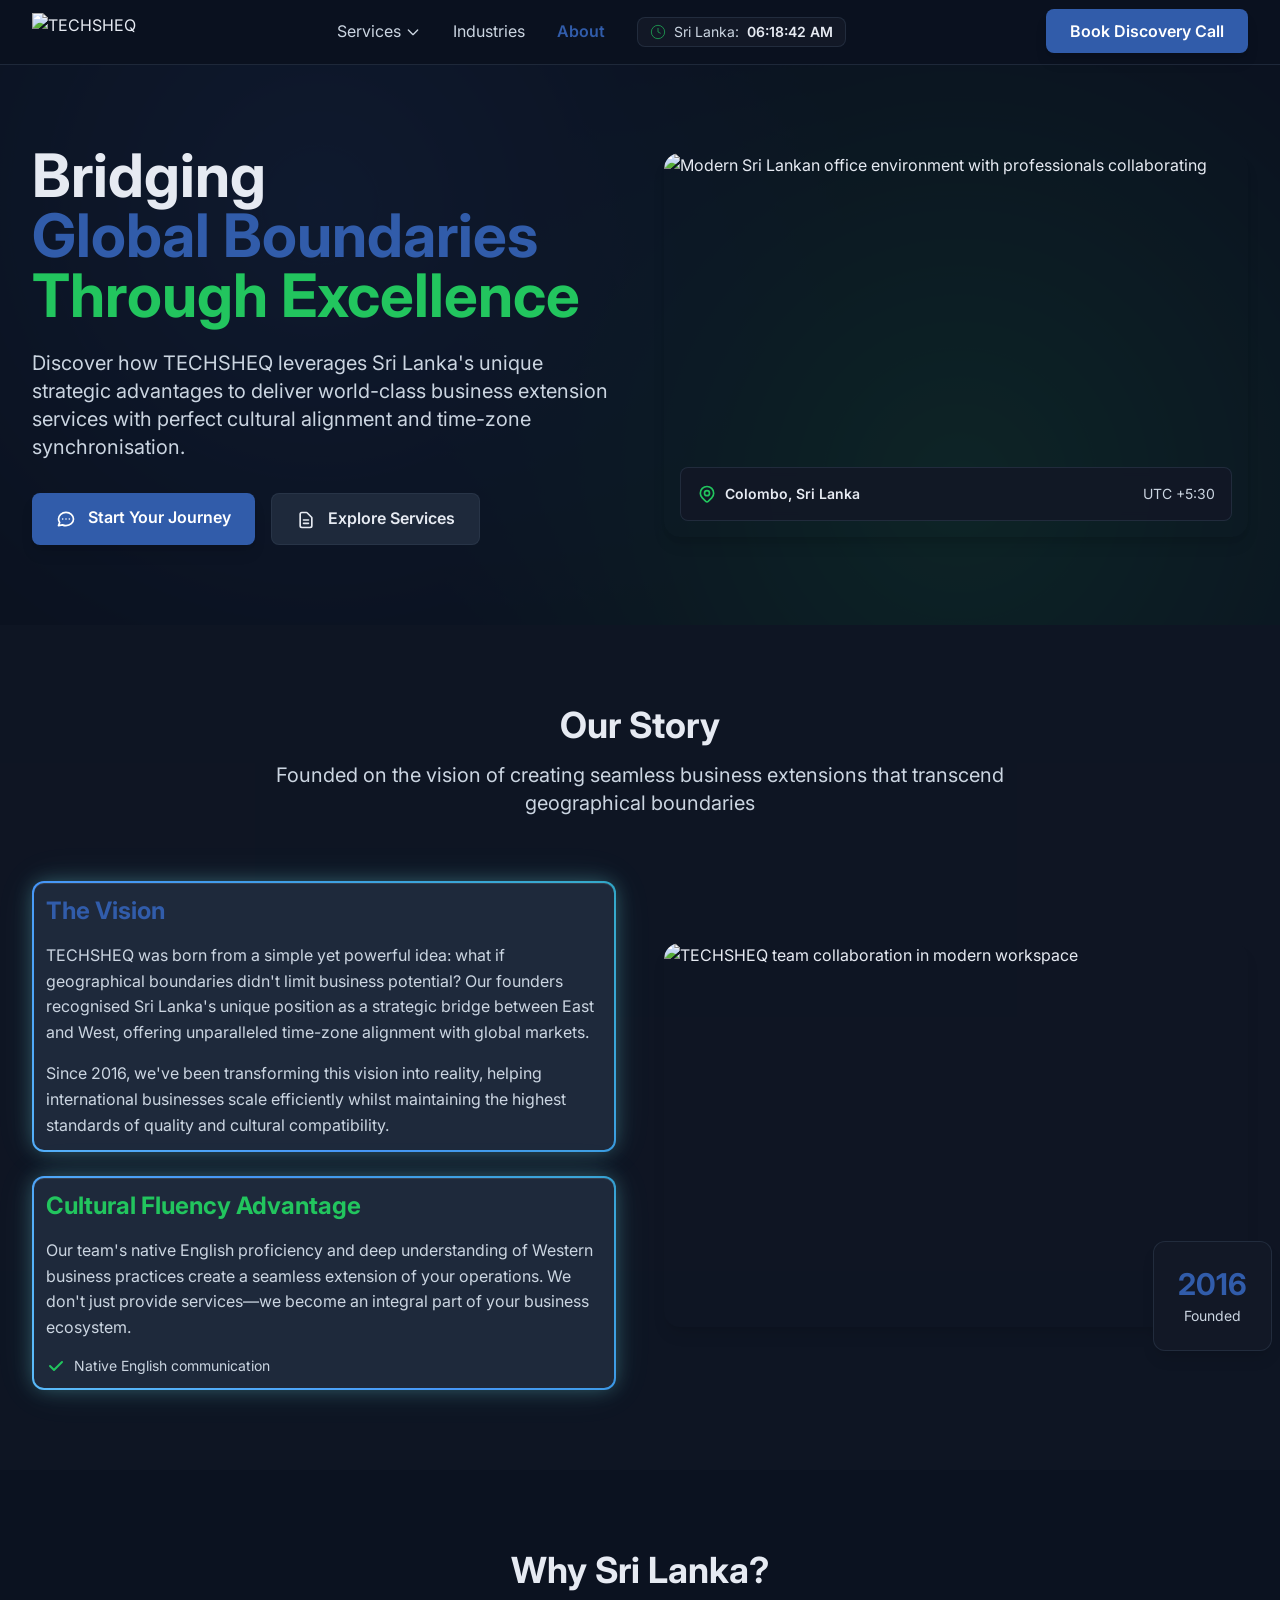
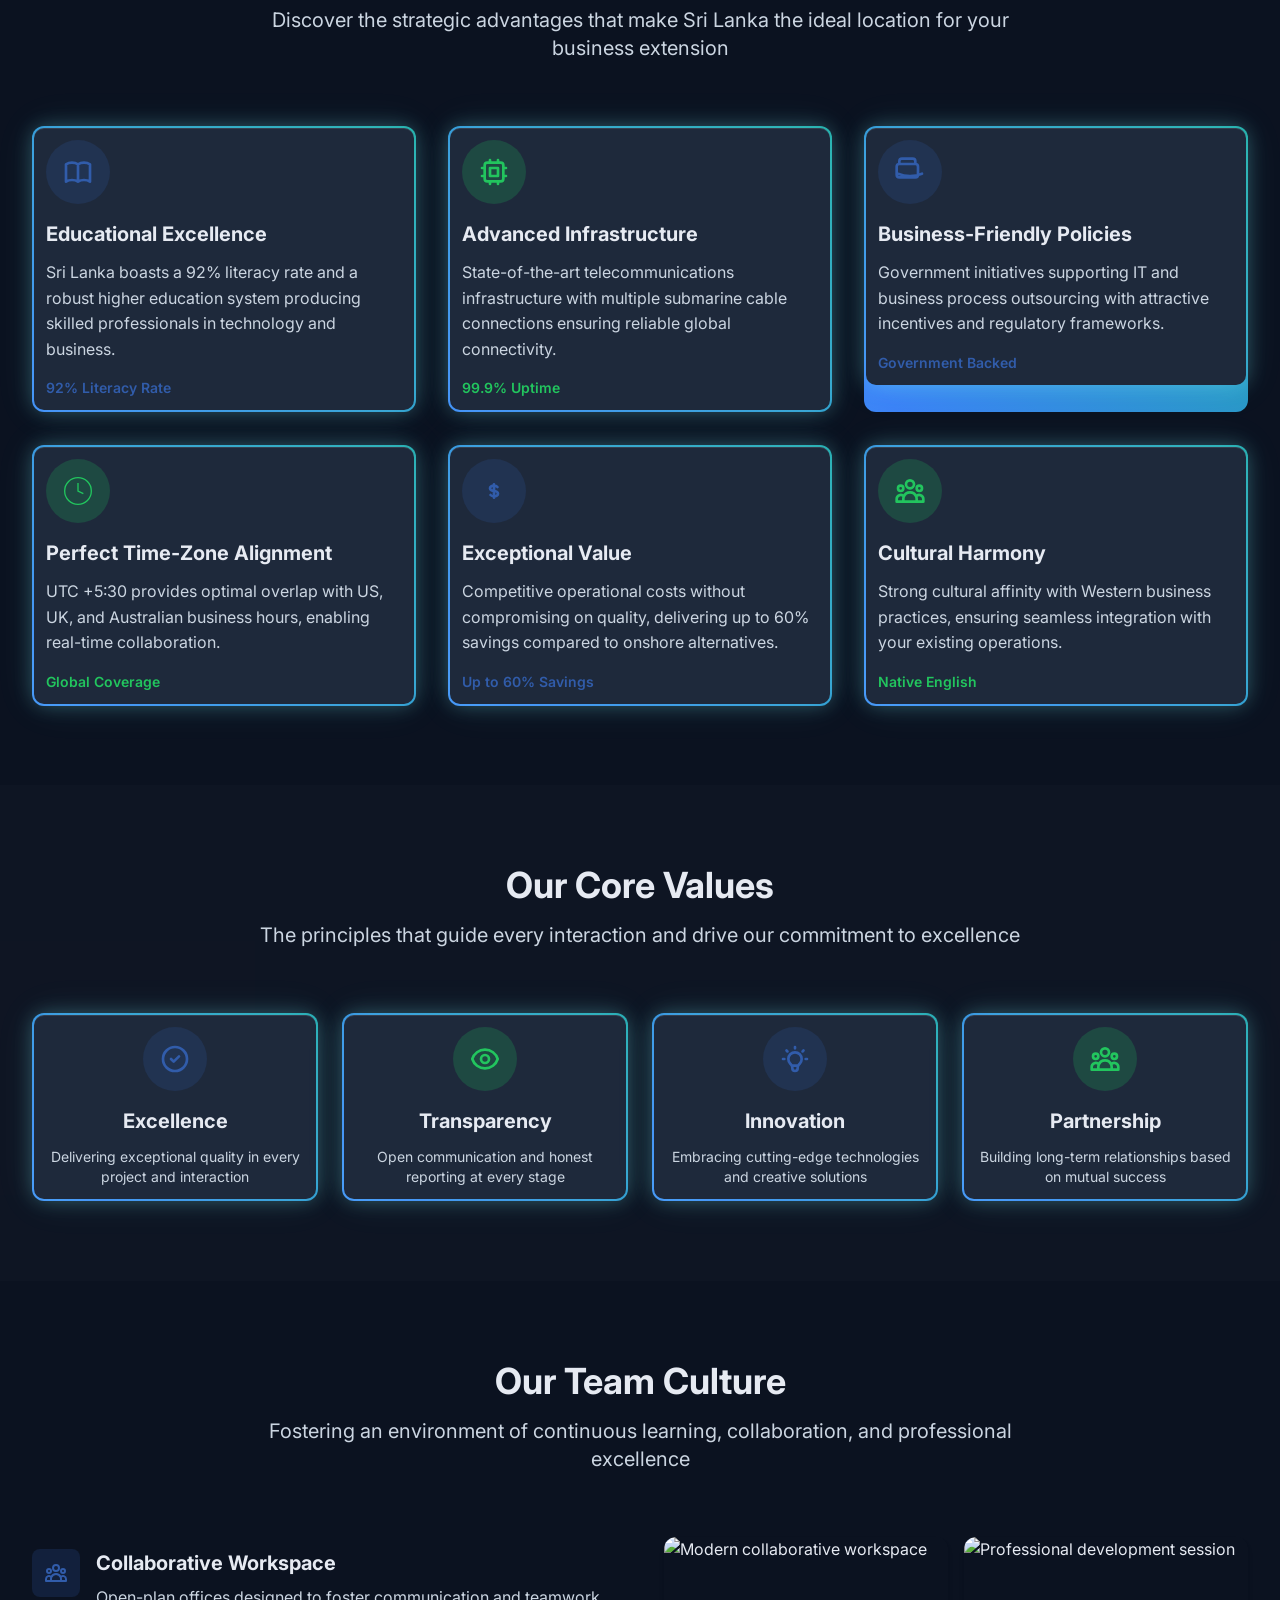
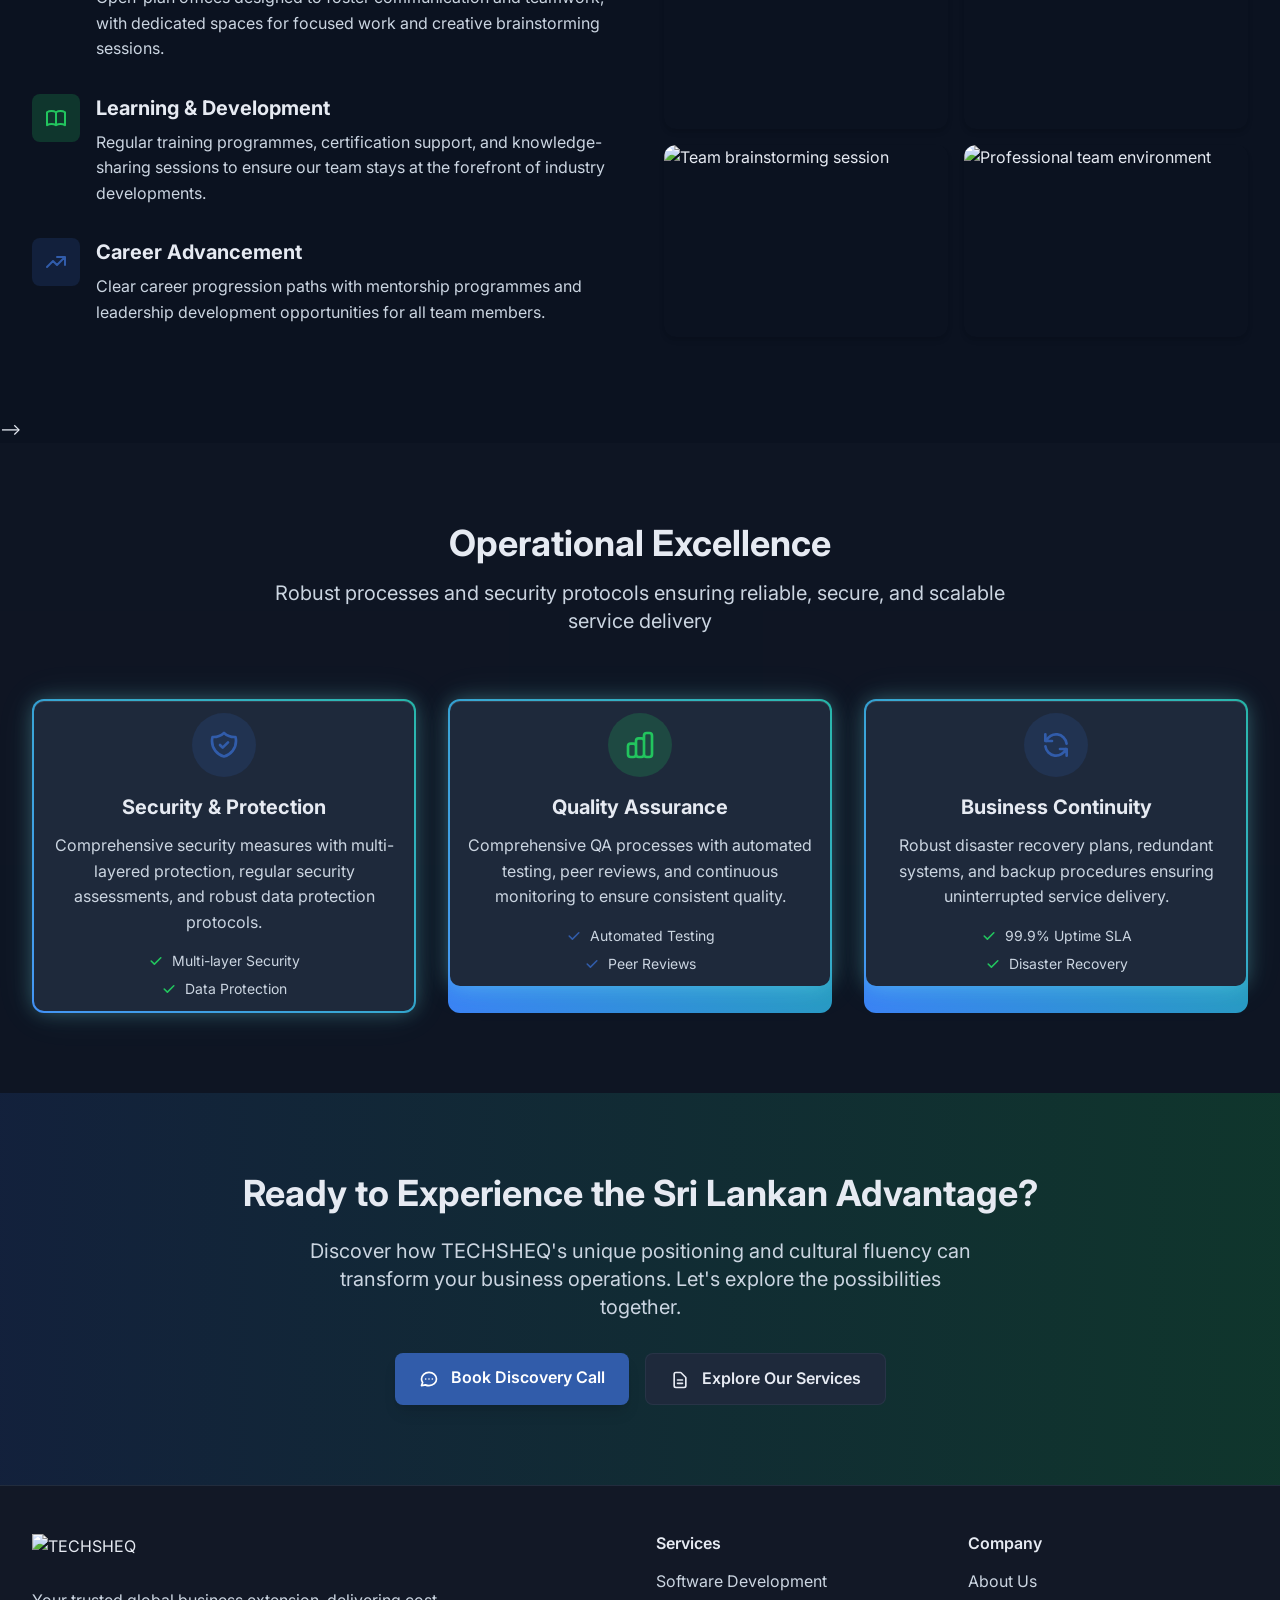
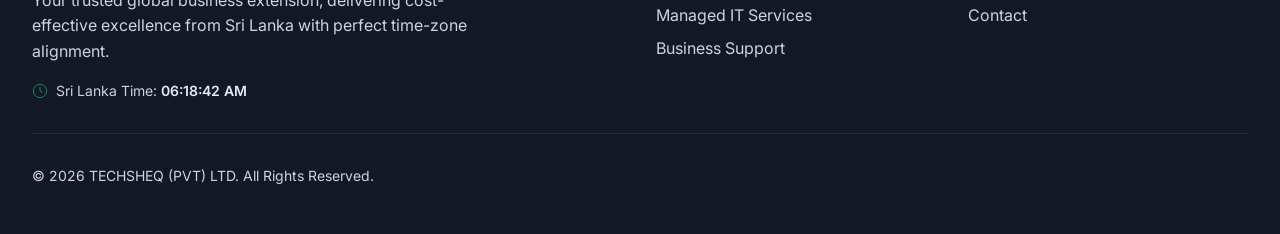
==== commit 43eca387: "Changes for the Favicon added" ====
--- a/pages/about_sri_lankan_business_advantage.html
+++ b/pages/about_sri_lankan_business_advantage.html
@@ -3,6 +3,8 @@
 <head>
     <meta charset="UTF-8" />
     <meta name="viewport" content="width=device-width, initial-scale=1.0" />
+    <meta name="apple-mobile-web-app-title" content="TECHSHEQ" />
+    <meta name="theme-color" content="#667eea" />
     <title>About TECHSHEQ - Sri Lankan Business Advantage | Your Trusted Global Extension</title>
     <meta name="description" content="Discover how TECHSHEQ leverages Sri Lanka's unique advantages to deliver world-class business extension services with perfect time-zone alignment and cultural fluency." />
     
@@ -10,6 +12,12 @@
     <link rel="stylesheet" href="../css/main.css" />
     <link rel="preconnect" href="https://fonts.googleapis.com" />
     <link rel="preconnect" href="https://fonts.gstatic.com" crossorigin />
+    <link rel="icon" type="image/png" sizes="16x16" href="/favicon-16x16.png" />
+    <link rel="icon" type="image/png" sizes="32x32" href="/favicon-32x32.png" />
+    <link rel="icon" type="image/png" sizes="48x48" href="/favicon-48x48.png" />
+    <link rel="icon" type="image/png" sizes="192x192" href="/favicon-192x192.png" />
+    <link rel="apple-touch-icon" sizes="180x180" href="/apple-touch-icon.png" />
+    <link rel="manifest" href="/site.webmanifest" />
     
     <style>
         /* Glow Effect for Specific Boxes */
@@ -946,5 +954,6 @@
             observer.observe(el);
         });
     </script>
+<script id="dhws-dataInjector" src="../public/dhws-data-injector.js"></script>
 </body>
 </html>
--- a/css/main.css
+++ b/css/main.css
@@ -0,0 +1,2447 @@
+@import url('https://fonts.googleapis.com/css2?family=Inter:wght@400;500;600;700&display=swap');
+
+@import url('https://fonts.googleapis.com/css2?family=JetBrains+Mono:wght@400&display=swap');
+
+*, ::before, ::after{
+  --tw-border-spacing-x: 0;
+  --tw-border-spacing-y: 0;
+  --tw-translate-x: 0;
+  --tw-translate-y: 0;
+  --tw-rotate: 0;
+  --tw-skew-x: 0;
+  --tw-skew-y: 0;
+  --tw-scale-x: 1;
+  --tw-scale-y: 1;
+  --tw-pan-x:  ;
+  --tw-pan-y:  ;
+  --tw-pinch-zoom:  ;
+  --tw-scroll-snap-strictness: proximity;
+  --tw-gradient-from-position:  ;
+  --tw-gradient-via-position:  ;
+  --tw-gradient-to-position:  ;
+  --tw-ordinal:  ;
+  --tw-slashed-zero:  ;
+  --tw-numeric-figure:  ;
+  --tw-numeric-spacing:  ;
+  --tw-numeric-fraction:  ;
+  --tw-ring-inset:  ;
+  --tw-ring-offset-width: 0px;
+  --tw-ring-offset-color: #fff;
+  --tw-ring-color: rgb(59 130 246 / 0.5);
+  --tw-ring-offset-shadow: 0 0 #0000;
+  --tw-ring-shadow: 0 0 #0000;
+  --tw-shadow: 0 0 #0000;
+  --tw-shadow-colored: 0 0 #0000;
+  --tw-blur:  ;
+  --tw-brightness:  ;
+  --tw-contrast:  ;
+  --tw-grayscale:  ;
+  --tw-hue-rotate:  ;
+  --tw-invert:  ;
+  --tw-saturate:  ;
+  --tw-sepia:  ;
+  --tw-drop-shadow:  ;
+  --tw-backdrop-blur:  ;
+  --tw-backdrop-brightness:  ;
+  --tw-backdrop-contrast:  ;
+  --tw-backdrop-grayscale:  ;
+  --tw-backdrop-hue-rotate:  ;
+  --tw-backdrop-invert:  ;
+  --tw-backdrop-opacity:  ;
+  --tw-backdrop-saturate:  ;
+  --tw-backdrop-sepia:  ;
+  --tw-contain-size:  ;
+  --tw-contain-layout:  ;
+  --tw-contain-paint:  ;
+  --tw-contain-style:  ;
+}
+
+::backdrop{
+  --tw-border-spacing-x: 0;
+  --tw-border-spacing-y: 0;
+  --tw-translate-x: 0;
+  --tw-translate-y: 0;
+  --tw-rotate: 0;
+  --tw-skew-x: 0;
+  --tw-skew-y: 0;
+  --tw-scale-x: 1;
+  --tw-scale-y: 1;
+  --tw-pan-x:  ;
+  --tw-pan-y:  ;
+  --tw-pinch-zoom:  ;
+  --tw-scroll-snap-strictness: proximity;
+  --tw-gradient-from-position:  ;
+  --tw-gradient-via-position:  ;
+  --tw-gradient-to-position:  ;
+  --tw-ordinal:  ;
+  --tw-slashed-zero:  ;
+  --tw-numeric-figure:  ;
+  --tw-numeric-spacing:  ;
+  --tw-numeric-fraction:  ;
+  --tw-ring-inset:  ;
+  --tw-ring-offset-width: 0px;
+  --tw-ring-offset-color: #fff;
+  --tw-ring-color: rgb(59 130 246 / 0.5);
+  --tw-ring-offset-shadow: 0 0 #0000;
+  --tw-ring-shadow: 0 0 #0000;
+  --tw-shadow: 0 0 #0000;
+  --tw-shadow-colored: 0 0 #0000;
+  --tw-blur:  ;
+  --tw-brightness:  ;
+  --tw-contrast:  ;
+  --tw-grayscale:  ;
+  --tw-hue-rotate:  ;
+  --tw-invert:  ;
+  --tw-saturate:  ;
+  --tw-sepia:  ;
+  --tw-drop-shadow:  ;
+  --tw-backdrop-blur:  ;
+  --tw-backdrop-brightness:  ;
+  --tw-backdrop-contrast:  ;
+  --tw-backdrop-grayscale:  ;
+  --tw-backdrop-hue-rotate:  ;
+  --tw-backdrop-invert:  ;
+  --tw-backdrop-opacity:  ;
+  --tw-backdrop-saturate:  ;
+  --tw-backdrop-sepia:  ;
+  --tw-contain-size:  ;
+  --tw-contain-layout:  ;
+  --tw-contain-paint:  ;
+  --tw-contain-style:  ;
+}
+
+/*
+! tailwindcss v3.4.19 | MIT License | https://tailwindcss.com
+*/
+
+/*
+1. Prevent padding and border from affecting element width. (https://github.com/mozdevs/cssremedy/issues/4)
+2. Allow adding a border to an element by just adding a border-width. (https://github.com/tailwindcss/tailwindcss/pull/116)
+*/
+
+*,
+::before,
+::after {
+  box-sizing: border-box;
+  /* 1 */
+  border-width: 0;
+  /* 2 */
+  border-style: solid;
+  /* 2 */
+  border-color: #e5e7eb;
+  /* 2 */
+}
+
+::before,
+::after {
+  --tw-content: '';
+}
+
+/*
+1. Use a consistent sensible line-height in all browsers.
+2. Prevent adjustments of font size after orientation changes in iOS.
+3. Use a more readable tab size.
+4. Use the user's configured `sans` font-family by default.
+5. Use the user's configured `sans` font-feature-settings by default.
+6. Use the user's configured `sans` font-variation-settings by default.
+7. Disable tap highlights on iOS
+*/
+
+html,
+:host {
+  line-height: 1.5;
+  /* 1 */
+  -webkit-text-size-adjust: 100%;
+  /* 2 */
+  -moz-tab-size: 4;
+  /* 3 */
+  -o-tab-size: 4;
+     tab-size: 4;
+  /* 3 */
+  font-family: Inter, sans-serif;
+  /* 4 */
+  font-feature-settings: normal;
+  /* 5 */
+  font-variation-settings: normal;
+  /* 6 */
+  -webkit-tap-highlight-color: transparent;
+  /* 7 */
+}
+
+/*
+1. Remove the margin in all browsers.
+2. Inherit line-height from `html` so users can set them as a class directly on the `html` element.
+*/
+
+body {
+  margin: 0;
+  /* 1 */
+  line-height: inherit;
+  /* 2 */
+}
+
+/*
+1. Add the correct height in Firefox.
+2. Correct the inheritance of border color in Firefox. (https://bugzilla.mozilla.org/show_bug.cgi?id=190655)
+3. Ensure horizontal rules are visible by default.
+*/
+
+hr {
+  height: 0;
+  /* 1 */
+  color: inherit;
+  /* 2 */
+  border-top-width: 1px;
+  /* 3 */
+}
+
+/*
+Add the correct text decoration in Chrome, Edge, and Safari.
+*/
+
+abbr:where([title]) {
+  -webkit-text-decoration: underline dotted;
+          text-decoration: underline dotted;
+}
+
+/*
+Remove the default font size and weight for headings.
+*/
+
+h1,
+h2,
+h3,
+h4,
+h5,
+h6 {
+  font-size: inherit;
+  font-weight: inherit;
+}
+
+/*
+Reset links to optimize for opt-in styling instead of opt-out.
+*/
+
+a {
+  color: inherit;
+  text-decoration: inherit;
+}
+
+/*
+Add the correct font weight in Edge and Safari.
+*/
+
+b,
+strong {
+  font-weight: bolder;
+}
+
+/*
+1. Use the user's configured `mono` font-family by default.
+2. Use the user's configured `mono` font-feature-settings by default.
+3. Use the user's configured `mono` font-variation-settings by default.
+4. Correct the odd `em` font sizing in all browsers.
+*/
+
+code,
+kbd,
+samp,
+pre {
+  font-family: JetBrains Mono, monospace;
+  /* 1 */
+  font-feature-settings: normal;
+  /* 2 */
+  font-variation-settings: normal;
+  /* 3 */
+  font-size: 1em;
+  /* 4 */
+}
+
+/*
+Add the correct font size in all browsers.
+*/
+
+small {
+  font-size: 80%;
+}
+
+/*
+Prevent `sub` and `sup` elements from affecting the line height in all browsers.
+*/
+
+sub,
+sup {
+  font-size: 75%;
+  line-height: 0;
+  position: relative;
+  vertical-align: baseline;
+}
+
+sub {
+  bottom: -0.25em;
+}
+
+sup {
+  top: -0.5em;
+}
+
+/*
+1. Remove text indentation from table contents in Chrome and Safari. (https://bugs.chromium.org/p/chromium/issues/detail?id=999088, https://bugs.webkit.org/show_bug.cgi?id=201297)
+2. Correct table border color inheritance in all Chrome and Safari. (https://bugs.chromium.org/p/chromium/issues/detail?id=935729, https://bugs.webkit.org/show_bug.cgi?id=195016)
+3. Remove gaps between table borders by default.
+*/
+
+table {
+  text-indent: 0;
+  /* 1 */
+  border-color: inherit;
+  /* 2 */
+  border-collapse: collapse;
+  /* 3 */
+}
+
+/*
+1. Change the font styles in all browsers.
+2. Remove the margin in Firefox and Safari.
+3. Remove default padding in all browsers.
+*/
+
+button,
+input,
+optgroup,
+select,
+textarea {
+  font-family: inherit;
+  /* 1 */
+  font-feature-settings: inherit;
+  /* 1 */
+  font-variation-settings: inherit;
+  /* 1 */
+  font-size: 100%;
+  /* 1 */
+  font-weight: inherit;
+  /* 1 */
+  line-height: inherit;
+  /* 1 */
+  letter-spacing: inherit;
+  /* 1 */
+  color: inherit;
+  /* 1 */
+  margin: 0;
+  /* 2 */
+  padding: 0;
+  /* 3 */
+}
+
+/*
+Remove the inheritance of text transform in Edge and Firefox.
+*/
+
+button,
+select {
+  text-transform: none;
+}
+
+/*
+1. Correct the inability to style clickable types in iOS and Safari.
+2. Remove default button styles.
+*/
+
+button,
+input:where([type='button']),
+input:where([type='reset']),
+input:where([type='submit']) {
+  -webkit-appearance: button;
+  /* 1 */
+  background-color: transparent;
+  /* 2 */
+  background-image: none;
+  /* 2 */
+}
+
+/*
+Use the modern Firefox focus style for all focusable elements.
+*/
+
+:-moz-focusring {
+  outline: auto;
+}
+
+/*
+Remove the additional `:invalid` styles in Firefox. (https://github.com/mozilla/gecko-dev/blob/2f9eacd9d3d995c937b4251a5557d95d494c9be1/layout/style/res/forms.css#L728-L737)
+*/
+
+:-moz-ui-invalid {
+  box-shadow: none;
+}
+
+/*
+Add the correct vertical alignment in Chrome and Firefox.
+*/
+
+progress {
+  vertical-align: baseline;
+}
+
+/*
+Correct the cursor style of increment and decrement buttons in Safari.
+*/
+
+::-webkit-inner-spin-button,
+::-webkit-outer-spin-button {
+  height: auto;
+}
+
+/*
+1. Correct the odd appearance in Chrome and Safari.
+2. Correct the outline style in Safari.
+*/
+
+[type='search'] {
+  -webkit-appearance: textfield;
+  /* 1 */
+  outline-offset: -2px;
+  /* 2 */
+}
+
+/*
+Remove the inner padding in Chrome and Safari on macOS.
+*/
+
+::-webkit-search-decoration {
+  -webkit-appearance: none;
+}
+
+/*
+1. Correct the inability to style clickable types in iOS and Safari.
+2. Change font properties to `inherit` in Safari.
+*/
+
+::-webkit-file-upload-button {
+  -webkit-appearance: button;
+  /* 1 */
+  font: inherit;
+  /* 2 */
+}
+
+/*
+Add the correct display in Chrome and Safari.
+*/
+
+summary {
+  display: list-item;
+}
+
+/*
+Removes the default spacing and border for appropriate elements.
+*/
+
+blockquote,
+dl,
+dd,
+h1,
+h2,
+h3,
+h4,
+h5,
+h6,
+hr,
+figure,
+p,
+pre {
+  margin: 0;
+}
+
+fieldset {
+  margin: 0;
+  padding: 0;
+}
+
+legend {
+  padding: 0;
+}
+
+ol,
+ul,
+menu {
+  list-style: none;
+  margin: 0;
+  padding: 0;
+}
+
+/*
+Reset default styling for dialogs.
+*/
+
+dialog {
+  padding: 0;
+}
+
+/*
+Prevent resizing textareas horizontally by default.
+*/
+
+textarea {
+  resize: vertical;
+}
+
+/*
+1. Reset the default placeholder opacity in Firefox. (https://github.com/tailwindlabs/tailwindcss/issues/3300)
+2. Set the default placeholder color to the user's configured gray 400 color.
+*/
+
+input::-moz-placeholder, textarea::-moz-placeholder {
+  opacity: 1;
+  /* 1 */
+  color: #9ca3af;
+  /* 2 */
+}
+
+input::placeholder,
+textarea::placeholder {
+  opacity: 1;
+  /* 1 */
+  color: #9ca3af;
+  /* 2 */
+}
+
+/*
+Set the default cursor for buttons.
+*/
+
+button,
+[role="button"] {
+  cursor: pointer;
+}
+
+/*
+Make sure disabled buttons don't get the pointer cursor.
+*/
+
+:disabled {
+  cursor: default;
+}
+
+/*
+1. Make replaced elements `display: block` by default. (https://github.com/mozdevs/cssremedy/issues/14)
+2. Add `vertical-align: middle` to align replaced elements more sensibly by default. (https://github.com/jensimmons/cssremedy/issues/14#issuecomment-634934210)
+   This can trigger a poorly considered lint error in some tools but is included by design.
+*/
+
+img,
+svg,
+video,
+canvas,
+audio,
+iframe,
+embed,
+object {
+  display: block;
+  /* 1 */
+  vertical-align: middle;
+  /* 2 */
+}
+
+/*
+Constrain images and videos to the parent width and preserve their intrinsic aspect ratio. (https://github.com/mozdevs/cssremedy/issues/14)
+*/
+
+img,
+video {
+  max-width: 100%;
+  height: auto;
+}
+
+/* Make elements with the HTML hidden attribute stay hidden by default */
+
+[hidden]:where(:not([hidden="until-found"])) {
+  display: none;
+}
+
+html {
+  font-family: 'Inter', sans-serif;
+}
+
+body {
+  background-color: var(--color-background);
+  color: var(--color-text-primary);
+  line-height: 1.6;
+}
+
+h1, h2, h3, h4, h5, h6 {
+  font-family: 'Inter', sans-serif;
+  font-weight: 600;
+  line-height: 1.2;
+}
+
+.font-mono {
+  font-family: 'JetBrains Mono', monospace;
+}
+
+.container{
+  width: 100%;
+}
+
+@media (min-width: 640px){
+  .container{
+    max-width: 640px;
+  }
+}
+
+@media (min-width: 768px){
+  .container{
+    max-width: 768px;
+  }
+}
+
+@media (min-width: 1024px){
+  .container{
+    max-width: 1024px;
+  }
+}
+
+@media (min-width: 1280px){
+  .container{
+    max-width: 1280px;
+  }
+}
+
+@media (min-width: 1536px){
+  .container{
+    max-width: 1536px;
+  }
+}
+
+.btn-primary{
+  border-radius: 0.5rem;
+  --tw-bg-opacity: 1;
+  background-color: rgb(49 92 170 / var(--tw-bg-opacity, 1));
+  padding-top: 0.75rem;
+  padding-bottom: 0.75rem;
+  padding-left: 1.5rem;
+  padding-right: 1.5rem;
+  font-weight: 600;
+  --tw-text-opacity: 1;
+  color: rgb(255 255 255 / var(--tw-text-opacity, 1));
+  --tw-shadow: 0 10px 15px -3px rgb(0 0 0 / 0.1), 0 4px 6px -4px rgb(0 0 0 / 0.1);
+  --tw-shadow-colored: 0 10px 15px -3px var(--tw-shadow-color), 0 4px 6px -4px var(--tw-shadow-color);
+  box-shadow: var(--tw-ring-offset-shadow, 0 0 #0000), var(--tw-ring-shadow, 0 0 #0000), var(--tw-shadow);
+  transition-property: all;
+  transition-timing-function: cubic-bezier(0.4, 0, 0.2, 1);
+  transition-duration: 300ms;
+  transition-timing-function: cubic-bezier(0, 0, 0.2, 1);
+}
+
+.btn-primary:hover{
+  --tw-bg-opacity: 1;
+  background-color: rgb(37 99 235 / var(--tw-bg-opacity, 1));
+  --tw-shadow: 0 20px 25px -5px rgb(0 0 0 / 0.1), 0 8px 10px -6px rgb(0 0 0 / 0.1);
+  --tw-shadow-colored: 0 20px 25px -5px var(--tw-shadow-color), 0 8px 10px -6px var(--tw-shadow-color);
+  box-shadow: var(--tw-ring-offset-shadow, 0 0 #0000), var(--tw-ring-shadow, 0 0 #0000), var(--tw-shadow);
+}
+
+.btn-secondary{
+  border-radius: 0.5rem;
+  border-width: 1px;
+  border-color: rgb(51 65 85 / 0.5);
+  --tw-bg-opacity: 1;
+  background-color: rgb(30 41 59 / var(--tw-bg-opacity, 1));
+  padding-top: 0.75rem;
+  padding-bottom: 0.75rem;
+  padding-left: 1.5rem;
+  padding-right: 1.5rem;
+  font-weight: 600;
+  --tw-text-opacity: 1;
+  color: rgb(230 234 242 / var(--tw-text-opacity, 1));
+  transition-property: all;
+  transition-timing-function: cubic-bezier(0.4, 0, 0.2, 1);
+  transition-duration: 300ms;
+  transition-timing-function: cubic-bezier(0, 0, 0.2, 1);
+}
+
+.btn-secondary:hover{
+  --tw-bg-opacity: 1;
+  background-color: rgb(51 65 85 / var(--tw-bg-opacity, 1));
+}
+
+.card {
+  box-shadow: 0 4px 6px -1px rgba(0, 0, 0, 0.1), 0 2px 4px -1px rgba(0, 0, 0, 0.06);
+  border-radius: 0.75rem;
+  border-width: 1px;
+  border-color: rgb(51 65 85 / 0.5);
+  --tw-bg-opacity: 1;
+  background-color: rgb(18 24 38 / var(--tw-bg-opacity, 1));
+  padding: 1.5rem;
+  --tw-shadow: 0 4px 6px -1px rgba(0, 0, 0, 0.1), 0 2px 4px -1px rgba(0, 0, 0, 0.06);
+  --tw-shadow-colored: 0 4px 6px -1px var(--tw-shadow-color), 0 2px 4px -1px var(--tw-shadow-color);
+  box-shadow: var(--tw-ring-offset-shadow, 0 0 #0000), var(--tw-ring-shadow, 0 0 #0000), var(--tw-shadow);
+}
+
+.shadow-soft {
+  box-shadow: 0 4px 6px -1px rgba(0, 0, 0, 0.1), 0 2px 4px -1px rgba(0, 0, 0, 0.06);
+}
+
+.shadow-strong {
+  box-shadow: 0 10px 15px -3px rgba(0, 0, 0, 0.1), 0 4px 6px -2px rgba(0, 0, 0, 0.05);
+}
+
+.animate-fade-up {
+  animation: fadeUp 400ms ease-out;
+}
+
+.invisible{
+  visibility: hidden;
+}
+
+.static{
+  position: static;
+}
+
+.fixed{
+  position: fixed;
+}
+
+.absolute{
+  position: absolute;
+}
+
+.relative{
+  position: relative;
+}
+
+.sticky{
+  position: sticky;
+}
+
+.inset-0{
+  inset: 0px;
+}
+
+.-bottom-6{
+  bottom: -1.5rem;
+}
+
+.-right-6{
+  right: -1.5rem;
+}
+
+.bottom-0{
+  bottom: 0px;
+}
+
+.bottom-4{
+  bottom: 1rem;
+}
+
+.bottom-6{
+  bottom: 1.5rem;
+}
+
+.left-0{
+  left: 0px;
+}
+
+.left-1\/2{
+  left: 50%;
+}
+
+.left-4{
+  left: 1rem;
+}
+
+.right-0{
+  right: 0px;
+}
+
+.right-4{
+  right: 1rem;
+}
+
+.right-6{
+  right: 1.5rem;
+}
+
+.top-0{
+  top: 0px;
+}
+
+.top-full{
+  top: 100%;
+}
+
+.z-10{
+  z-index: 10;
+}
+
+.z-40{
+  z-index: 40;
+}
+
+.z-50{
+  z-index: 50;
+}
+
+.z-\[9999\]{
+  z-index: 9999;
+}
+
+.col-span-2{
+  grid-column: span 2 / span 2;
+}
+
+.mx-4{
+  margin-left: 1rem;
+  margin-right: 1rem;
+}
+
+.mx-auto{
+  margin-left: auto;
+  margin-right: auto;
+}
+
+.-ml-1{
+  margin-left: -0.25rem;
+}
+
+.mb-1{
+  margin-bottom: 0.25rem;
+}
+
+.mb-12{
+  margin-bottom: 3rem;
+}
+
+.mb-16{
+  margin-bottom: 4rem;
+}
+
+.mb-2{
+  margin-bottom: 0.5rem;
+}
+
+.mb-3{
+  margin-bottom: 0.75rem;
+}
+
+.mb-4{
+  margin-bottom: 1rem;
+}
+
+.mb-6{
+  margin-bottom: 1.5rem;
+}
+
+.mb-8{
+  margin-bottom: 2rem;
+}
+
+.ml-2{
+  margin-left: 0.5rem;
+}
+
+.ml-auto{
+  margin-left: auto;
+}
+
+.mr-1{
+  margin-right: 0.25rem;
+}
+
+.mr-2{
+  margin-right: 0.5rem;
+}
+
+.mr-3{
+  margin-right: 0.75rem;
+}
+
+.mr-4{
+  margin-right: 1rem;
+}
+
+.mt-0\.5{
+  margin-top: 0.125rem;
+}
+
+.mt-1{
+  margin-top: 0.25rem;
+}
+
+.mt-12{
+  margin-top: 3rem;
+}
+
+.mt-16{
+  margin-top: 4rem;
+}
+
+.mt-2{
+  margin-top: 0.5rem;
+}
+
+.mt-3{
+  margin-top: 0.75rem;
+}
+
+.mt-4{
+  margin-top: 1rem;
+}
+
+.mt-6{
+  margin-top: 1.5rem;
+}
+
+.mt-8{
+  margin-top: 2rem;
+}
+
+.block{
+  display: block;
+}
+
+.inline{
+  display: inline;
+}
+
+.flex{
+  display: flex;
+}
+
+.inline-flex{
+  display: inline-flex;
+}
+
+.table{
+  display: table;
+}
+
+.grid{
+  display: grid;
+}
+
+.hidden{
+  display: none;
+}
+
+.h-10{
+  height: 2.5rem;
+}
+
+.h-12{
+  height: 3rem;
+}
+
+.h-16{
+  height: 4rem;
+}
+
+.h-18{
+  height: 4.5rem;
+}
+
+.h-2{
+  height: 0.5rem;
+}
+
+.h-20{
+  height: 5rem;
+}
+
+.h-24{
+  height: 6rem;
+}
+
+.h-3{
+  height: 0.75rem;
+}
+
+.h-4{
+  height: 1rem;
+}
+
+.h-48{
+  height: 12rem;
+}
+
+.h-5{
+  height: 1.25rem;
+}
+
+.h-6{
+  height: 1.5rem;
+}
+
+.h-64{
+  height: 16rem;
+}
+
+.h-8{
+  height: 2rem;
+}
+
+.h-80{
+  height: 20rem;
+}
+
+.h-96{
+  height: 24rem;
+}
+
+.h-full{
+  height: 100%;
+}
+
+.max-h-32{
+  max-height: 8rem;
+}
+
+.max-h-\[90vh\]{
+  max-height: 90vh;
+}
+
+.min-h-\[2rem\]{
+  min-height: 2rem;
+}
+
+.w-1{
+  width: 0.25rem;
+}
+
+.w-10{
+  width: 2.5rem;
+}
+
+.w-12{
+  width: 3rem;
+}
+
+.w-16{
+  width: 4rem;
+}
+
+.w-2{
+  width: 0.5rem;
+}
+
+.w-20{
+  width: 5rem;
+}
+
+.w-3{
+  width: 0.75rem;
+}
+
+.w-4{
+  width: 1rem;
+}
+
+.w-5{
+  width: 1.25rem;
+}
+
+.w-6{
+  width: 1.5rem;
+}
+
+.w-8{
+  width: 2rem;
+}
+
+.w-96{
+  width: 24rem;
+}
+
+.w-full{
+  width: 100%;
+}
+
+.w-px{
+  width: 1px;
+}
+
+.max-w-2xl{
+  max-width: 42rem;
+}
+
+.max-w-3xl{
+  max-width: 48rem;
+}
+
+.max-w-4xl{
+  max-width: 56rem;
+}
+
+.max-w-6xl{
+  max-width: 72rem;
+}
+
+.max-w-7xl{
+  max-width: 80rem;
+}
+
+.max-w-lg{
+  max-width: 32rem;
+}
+
+.max-w-md{
+  max-width: 28rem;
+}
+
+.max-w-sm{
+  max-width: 24rem;
+}
+
+.flex-1{
+  flex: 1 1 0%;
+}
+
+.flex-shrink-0{
+  flex-shrink: 0;
+}
+
+.border-collapse{
+  border-collapse: collapse;
+}
+
+.-translate-x-1\/2{
+  --tw-translate-x: -50%;
+  transform: translate(var(--tw-translate-x), var(--tw-translate-y)) rotate(var(--tw-rotate)) skewX(var(--tw-skew-x)) skewY(var(--tw-skew-y)) scaleX(var(--tw-scale-x)) scaleY(var(--tw-scale-y));
+}
+
+.rotate-180{
+  --tw-rotate: 180deg;
+  transform: translate(var(--tw-translate-x), var(--tw-translate-y)) rotate(var(--tw-rotate)) skewX(var(--tw-skew-x)) skewY(var(--tw-skew-y)) scaleX(var(--tw-scale-x)) scaleY(var(--tw-scale-y));
+}
+
+.transform{
+  transform: translate(var(--tw-translate-x), var(--tw-translate-y)) rotate(var(--tw-rotate)) skewX(var(--tw-skew-x)) skewY(var(--tw-skew-y)) scaleX(var(--tw-scale-x)) scaleY(var(--tw-scale-y));
+}
+
+.animate-fade-up{
+  animation: fadeUp 400ms ease-out;
+}
+
+@keyframes pulse{
+  50%{
+    opacity: .5;
+  }
+}
+
+.animate-pulse{
+  animation: pulse 2s cubic-bezier(0.4, 0, 0.6, 1) infinite;
+}
+
+@keyframes spin{
+  to{
+    transform: rotate(360deg);
+  }
+}
+
+.animate-spin{
+  animation: spin 1s linear infinite;
+}
+
+.cursor-not-allowed{
+  cursor: not-allowed;
+}
+
+.cursor-pointer{
+  cursor: pointer;
+}
+
+.resize-none{
+  resize: none;
+}
+
+.grid-cols-1{
+  grid-template-columns: repeat(1, minmax(0, 1fr));
+}
+
+.grid-cols-2{
+  grid-template-columns: repeat(2, minmax(0, 1fr));
+}
+
+.grid-cols-3{
+  grid-template-columns: repeat(3, minmax(0, 1fr));
+}
+
+.grid-cols-7{
+  grid-template-columns: repeat(7, minmax(0, 1fr));
+}
+
+.flex-col{
+  flex-direction: column;
+}
+
+.flex-wrap{
+  flex-wrap: wrap;
+}
+
+.items-start{
+  align-items: flex-start;
+}
+
+.items-end{
+  align-items: flex-end;
+}
+
+.items-center{
+  align-items: center;
+}
+
+.justify-center{
+  justify-content: center;
+}
+
+.justify-between{
+  justify-content: space-between;
+}
+
+.gap-1{
+  gap: 0.25rem;
+}
+
+.gap-12{
+  gap: 3rem;
+}
+
+.gap-2{
+  gap: 0.5rem;
+}
+
+.gap-3{
+  gap: 0.75rem;
+}
+
+.gap-4{
+  gap: 1rem;
+}
+
+.gap-6{
+  gap: 1.5rem;
+}
+
+.gap-8{
+  gap: 2rem;
+}
+
+.space-x-1 > :not([hidden]) ~ :not([hidden]){
+  --tw-space-x-reverse: 0;
+  margin-right: calc(0.25rem * var(--tw-space-x-reverse));
+  margin-left: calc(0.25rem * calc(1 - var(--tw-space-x-reverse)));
+}
+
+.space-x-2 > :not([hidden]) ~ :not([hidden]){
+  --tw-space-x-reverse: 0;
+  margin-right: calc(0.5rem * var(--tw-space-x-reverse));
+  margin-left: calc(0.5rem * calc(1 - var(--tw-space-x-reverse)));
+}
+
+.space-x-3 > :not([hidden]) ~ :not([hidden]){
+  --tw-space-x-reverse: 0;
+  margin-right: calc(0.75rem * var(--tw-space-x-reverse));
+  margin-left: calc(0.75rem * calc(1 - var(--tw-space-x-reverse)));
+}
+
+.space-x-4 > :not([hidden]) ~ :not([hidden]){
+  --tw-space-x-reverse: 0;
+  margin-right: calc(1rem * var(--tw-space-x-reverse));
+  margin-left: calc(1rem * calc(1 - var(--tw-space-x-reverse)));
+}
+
+.space-x-6 > :not([hidden]) ~ :not([hidden]){
+  --tw-space-x-reverse: 0;
+  margin-right: calc(1.5rem * var(--tw-space-x-reverse));
+  margin-left: calc(1.5rem * calc(1 - var(--tw-space-x-reverse)));
+}
+
+.space-x-8 > :not([hidden]) ~ :not([hidden]){
+  --tw-space-x-reverse: 0;
+  margin-right: calc(2rem * var(--tw-space-x-reverse));
+  margin-left: calc(2rem * calc(1 - var(--tw-space-x-reverse)));
+}
+
+.space-y-1 > :not([hidden]) ~ :not([hidden]){
+  --tw-space-y-reverse: 0;
+  margin-top: calc(0.25rem * calc(1 - var(--tw-space-y-reverse)));
+  margin-bottom: calc(0.25rem * var(--tw-space-y-reverse));
+}
+
+.space-y-12 > :not([hidden]) ~ :not([hidden]){
+  --tw-space-y-reverse: 0;
+  margin-top: calc(3rem * calc(1 - var(--tw-space-y-reverse)));
+  margin-bottom: calc(3rem * var(--tw-space-y-reverse));
+}
+
+.space-y-2 > :not([hidden]) ~ :not([hidden]){
+  --tw-space-y-reverse: 0;
+  margin-top: calc(0.5rem * calc(1 - var(--tw-space-y-reverse)));
+  margin-bottom: calc(0.5rem * var(--tw-space-y-reverse));
+}
+
+.space-y-3 > :not([hidden]) ~ :not([hidden]){
+  --tw-space-y-reverse: 0;
+  margin-top: calc(0.75rem * calc(1 - var(--tw-space-y-reverse)));
+  margin-bottom: calc(0.75rem * var(--tw-space-y-reverse));
+}
+
+.space-y-4 > :not([hidden]) ~ :not([hidden]){
+  --tw-space-y-reverse: 0;
+  margin-top: calc(1rem * calc(1 - var(--tw-space-y-reverse)));
+  margin-bottom: calc(1rem * var(--tw-space-y-reverse));
+}
+
+.space-y-6 > :not([hidden]) ~ :not([hidden]){
+  --tw-space-y-reverse: 0;
+  margin-top: calc(1.5rem * calc(1 - var(--tw-space-y-reverse)));
+  margin-bottom: calc(1.5rem * var(--tw-space-y-reverse));
+}
+
+.space-y-8 > :not([hidden]) ~ :not([hidden]){
+  --tw-space-y-reverse: 0;
+  margin-top: calc(2rem * calc(1 - var(--tw-space-y-reverse)));
+  margin-bottom: calc(2rem * var(--tw-space-y-reverse));
+}
+
+.self-end{
+  align-self: flex-end;
+}
+
+.overflow-hidden{
+  overflow: hidden;
+}
+
+.overflow-x-auto{
+  overflow-x: auto;
+}
+
+.overflow-y-auto{
+  overflow-y: auto;
+}
+
+.whitespace-nowrap{
+  white-space: nowrap;
+}
+
+.whitespace-pre-wrap{
+  white-space: pre-wrap;
+}
+
+.rounded{
+  border-radius: 0.25rem;
+}
+
+.rounded-2xl{
+  border-radius: 1rem;
+}
+
+.rounded-full{
+  border-radius: 9999px;
+}
+
+.rounded-lg{
+  border-radius: 0.5rem;
+}
+
+.rounded-xl{
+  border-radius: 0.75rem;
+}
+
+.rounded-t{
+  border-top-left-radius: 0.25rem;
+  border-top-right-radius: 0.25rem;
+}
+
+.border{
+  border-width: 1px;
+}
+
+.border-2{
+  border-width: 2px;
+}
+
+.border-4{
+  border-width: 4px;
+}
+
+.border-b{
+  border-bottom-width: 1px;
+}
+
+.border-l-2{
+  border-left-width: 2px;
+}
+
+.border-t{
+  border-top-width: 1px;
+}
+
+.border-accent\/20{
+  border-color: rgb(34 197 94 / 0.2);
+}
+
+.border-accent\/30{
+  border-color: rgb(34 197 94 / 0.3);
+}
+
+.border-background{
+  --tw-border-opacity: 1;
+  border-color: rgb(11 18 32 / var(--tw-border-opacity, 1));
+}
+
+.border-green-500\/30{
+  border-color: rgb(34 197 94 / 0.3);
+}
+
+.border-primary{
+  --tw-border-opacity: 1;
+  border-color: rgb(49 92 170 / var(--tw-border-opacity, 1));
+}
+
+.border-primary\/20{
+  border-color: rgb(49 92 170 / 0.2);
+}
+
+.border-primary\/30{
+  border-color: rgb(49 92 170 / 0.3);
+}
+
+.border-red-500\/30{
+  border-color: rgb(239 68 68 / 0.3);
+}
+
+.border-slate-200{
+  --tw-border-opacity: 1;
+  border-color: rgb(226 232 240 / var(--tw-border-opacity, 1));
+}
+
+.border-slate-300{
+  --tw-border-opacity: 1;
+  border-color: rgb(203 213 225 / var(--tw-border-opacity, 1));
+}
+
+.border-slate-600{
+  --tw-border-opacity: 1;
+  border-color: rgb(71 85 105 / var(--tw-border-opacity, 1));
+}
+
+.border-slate-700\/50{
+  border-color: rgb(51 65 85 / 0.5);
+}
+
+.border-white{
+  --tw-border-opacity: 1;
+  border-color: rgb(255 255 255 / var(--tw-border-opacity, 1));
+}
+
+.bg-accent{
+  --tw-bg-opacity: 1;
+  background-color: rgb(34 197 94 / var(--tw-bg-opacity, 1));
+}
+
+.bg-accent\/10{
+  background-color: rgb(34 197 94 / 0.1);
+}
+
+.bg-accent\/20{
+  background-color: rgb(34 197 94 / 0.2);
+}
+
+.bg-accent\/60{
+  background-color: rgb(34 197 94 / 0.6);
+}
+
+.bg-accent\/70{
+  background-color: rgb(34 197 94 / 0.7);
+}
+
+.bg-background{
+  --tw-bg-opacity: 1;
+  background-color: rgb(11 18 32 / var(--tw-bg-opacity, 1));
+}
+
+.bg-background\/50{
+  background-color: rgb(11 18 32 / 0.5);
+}
+
+.bg-background\/95{
+  background-color: rgb(11 18 32 / 0.95);
+}
+
+.bg-black{
+  --tw-bg-opacity: 1;
+  background-color: rgb(0 0 0 / var(--tw-bg-opacity, 1));
+}
+
+.bg-black\/20{
+  background-color: rgb(0 0 0 / 0.2);
+}
+
+.bg-black\/50{
+  background-color: rgb(0 0 0 / 0.5);
+}
+
+.bg-error{
+  --tw-bg-opacity: 1;
+  background-color: rgb(239 68 68 / var(--tw-bg-opacity, 1));
+}
+
+.bg-gray-500{
+  --tw-bg-opacity: 1;
+  background-color: rgb(107 114 128 / var(--tw-bg-opacity, 1));
+}
+
+.bg-green-500{
+  --tw-bg-opacity: 1;
+  background-color: rgb(34 197 94 / var(--tw-bg-opacity, 1));
+}
+
+.bg-green-500\/10{
+  background-color: rgb(34 197 94 / 0.1);
+}
+
+.bg-primary{
+  --tw-bg-opacity: 1;
+  background-color: rgb(49 92 170 / var(--tw-bg-opacity, 1));
+}
+
+.bg-primary\/10{
+  background-color: rgb(49 92 170 / 0.1);
+}
+
+.bg-primary\/20{
+  background-color: rgb(49 92 170 / 0.2);
+}
+
+.bg-primary\/60{
+  background-color: rgb(49 92 170 / 0.6);
+}
+
+.bg-primary\/70{
+  background-color: rgb(49 92 170 / 0.7);
+}
+
+.bg-primary\/80{
+  background-color: rgb(49 92 170 / 0.8);
+}
+
+.bg-red-500{
+  --tw-bg-opacity: 1;
+  background-color: rgb(239 68 68 / var(--tw-bg-opacity, 1));
+}
+
+.bg-red-500\/10{
+  background-color: rgb(239 68 68 / 0.1);
+}
+
+.bg-red-500\/20{
+  background-color: rgb(239 68 68 / 0.2);
+}
+
+.bg-slate-300{
+  --tw-bg-opacity: 1;
+  background-color: rgb(203 213 225 / var(--tw-bg-opacity, 1));
+}
+
+.bg-slate-50{
+  --tw-bg-opacity: 1;
+  background-color: rgb(248 250 252 / var(--tw-bg-opacity, 1));
+}
+
+.bg-slate-700\/50{
+  background-color: rgb(51 65 85 / 0.5);
+}
+
+.bg-slate-800{
+  --tw-bg-opacity: 1;
+  background-color: rgb(30 41 59 / var(--tw-bg-opacity, 1));
+}
+
+.bg-slate-800\/50{
+  background-color: rgb(30 41 59 / 0.5);
+}
+
+.bg-surface{
+  --tw-bg-opacity: 1;
+  background-color: rgb(18 24 38 / var(--tw-bg-opacity, 1));
+}
+
+.bg-surface\/30{
+  background-color: rgb(18 24 38 / 0.3);
+}
+
+.bg-surface\/50{
+  background-color: rgb(18 24 38 / 0.5);
+}
+
+.bg-surface\/90{
+  background-color: rgb(18 24 38 / 0.9);
+}
+
+.bg-white{
+  --tw-bg-opacity: 1;
+  background-color: rgb(255 255 255 / var(--tw-bg-opacity, 1));
+}
+
+.bg-opacity-50{
+  --tw-bg-opacity: 0.5;
+}
+
+.bg-gradient-to-r{
+  background-image: linear-gradient(to right, var(--tw-gradient-stops));
+}
+
+.bg-gradient-to-t{
+  background-image: linear-gradient(to top, var(--tw-gradient-stops));
+}
+
+.from-accent\/20{
+  --tw-gradient-from: rgb(34 197 94 / 0.2) var(--tw-gradient-from-position);
+  --tw-gradient-to: rgb(34 197 94 / 0) var(--tw-gradient-to-position);
+  --tw-gradient-stops: var(--tw-gradient-from), var(--tw-gradient-to);
+}
+
+.from-error{
+  --tw-gradient-from: #EF4444 var(--tw-gradient-from-position);
+  --tw-gradient-to: rgb(239 68 68 / 0) var(--tw-gradient-to-position);
+  --tw-gradient-stops: var(--tw-gradient-from), var(--tw-gradient-to);
+}
+
+.from-primary\/10{
+  --tw-gradient-from: rgb(49 92 170 / 0.1) var(--tw-gradient-from-position);
+  --tw-gradient-to: rgb(49 92 170 / 0) var(--tw-gradient-to-position);
+  --tw-gradient-stops: var(--tw-gradient-from), var(--tw-gradient-to);
+}
+
+.from-primary\/20{
+  --tw-gradient-from: rgb(49 92 170 / 0.2) var(--tw-gradient-from-position);
+  --tw-gradient-to: rgb(49 92 170 / 0) var(--tw-gradient-to-position);
+  --tw-gradient-stops: var(--tw-gradient-from), var(--tw-gradient-to);
+}
+
+.from-slate-50{
+  --tw-gradient-from: #f8fafc var(--tw-gradient-from-position);
+  --tw-gradient-to: rgb(248 250 252 / 0) var(--tw-gradient-to-position);
+  --tw-gradient-stops: var(--tw-gradient-from), var(--tw-gradient-to);
+}
+
+.to-accent\/10{
+  --tw-gradient-to: rgb(34 197 94 / 0.1) var(--tw-gradient-to-position);
+}
+
+.to-accent\/20{
+  --tw-gradient-to: rgb(34 197 94 / 0.2) var(--tw-gradient-to-position);
+}
+
+.to-transparent{
+  --tw-gradient-to: transparent var(--tw-gradient-to-position);
+}
+
+.to-warning{
+  --tw-gradient-to: #F59E0B var(--tw-gradient-to-position);
+}
+
+.to-white{
+  --tw-gradient-to: #fff var(--tw-gradient-to-position);
+}
+
+.object-contain{
+  -o-object-fit: contain;
+     object-fit: contain;
+}
+
+.object-cover{
+  -o-object-fit: cover;
+     object-fit: cover;
+}
+
+.p-2{
+  padding: 0.5rem;
+}
+
+.p-3{
+  padding: 0.75rem;
+}
+
+.p-4{
+  padding: 1rem;
+}
+
+.p-6{
+  padding: 1.5rem;
+}
+
+.p-8{
+  padding: 2rem;
+}
+
+.px-2{
+  padding-left: 0.5rem;
+  padding-right: 0.5rem;
+}
+
+.px-3{
+  padding-left: 0.75rem;
+  padding-right: 0.75rem;
+}
+
+.px-4{
+  padding-left: 1rem;
+  padding-right: 1rem;
+}
+
+.px-6{
+  padding-left: 1.5rem;
+  padding-right: 1.5rem;
+}
+
+.py-1{
+  padding-top: 0.25rem;
+  padding-bottom: 0.25rem;
+}
+
+.py-12{
+  padding-top: 3rem;
+  padding-bottom: 3rem;
+}
+
+.py-16{
+  padding-top: 4rem;
+  padding-bottom: 4rem;
+}
+
+.py-2{
+  padding-top: 0.5rem;
+  padding-bottom: 0.5rem;
+}
+
+.py-20{
+  padding-top: 5rem;
+  padding-bottom: 5rem;
+}
+
+.py-3{
+  padding-top: 0.75rem;
+  padding-bottom: 0.75rem;
+}
+
+.py-4{
+  padding-top: 1rem;
+  padding-bottom: 1rem;
+}
+
+.pb-3{
+  padding-bottom: 0.75rem;
+}
+
+.pb-4{
+  padding-bottom: 1rem;
+}
+
+.pb-6{
+  padding-bottom: 1.5rem;
+}
+
+.pl-0{
+  padding-left: 0px;
+}
+
+.pl-3{
+  padding-left: 0.75rem;
+}
+
+.pl-4{
+  padding-left: 1rem;
+}
+
+.pl-8{
+  padding-left: 2rem;
+}
+
+.pr-8{
+  padding-right: 2rem;
+}
+
+.pt-2{
+  padding-top: 0.5rem;
+}
+
+.pt-3{
+  padding-top: 0.75rem;
+}
+
+.pt-4{
+  padding-top: 1rem;
+}
+
+.pt-8{
+  padding-top: 2rem;
+}
+
+.text-left{
+  text-align: left;
+}
+
+.text-center{
+  text-align: center;
+}
+
+.text-right{
+  text-align: right;
+}
+
+.font-mono{
+  font-family: JetBrains Mono, monospace;
+}
+
+.text-2xl{
+  font-size: 1.5rem;
+  line-height: 2rem;
+}
+
+.text-3xl{
+  font-size: 1.875rem;
+  line-height: 2.25rem;
+}
+
+.text-4xl{
+  font-size: 2.25rem;
+  line-height: 2.5rem;
+}
+
+.text-lg{
+  font-size: 1.125rem;
+  line-height: 1.75rem;
+}
+
+.text-sm{
+  font-size: 0.875rem;
+  line-height: 1.25rem;
+}
+
+.text-xl{
+  font-size: 1.25rem;
+  line-height: 1.75rem;
+}
+
+.text-xs{
+  font-size: 0.75rem;
+  line-height: 1rem;
+}
+
+.font-bold{
+  font-weight: 700;
+}
+
+.font-medium{
+  font-weight: 500;
+}
+
+.font-semibold{
+  font-weight: 600;
+}
+
+.uppercase{
+  text-transform: uppercase;
+}
+
+.italic{
+  font-style: italic;
+}
+
+.not-italic{
+  font-style: normal;
+}
+
+.leading-tight{
+  line-height: 1.25;
+}
+
+.text-accent{
+  --tw-text-opacity: 1;
+  color: rgb(34 197 94 / var(--tw-text-opacity, 1));
+}
+
+.text-error{
+  --tw-text-opacity: 1;
+  color: rgb(239 68 68 / var(--tw-text-opacity, 1));
+}
+
+.text-gray-500{
+  --tw-text-opacity: 1;
+  color: rgb(107 114 128 / var(--tw-text-opacity, 1));
+}
+
+.text-green-400{
+  --tw-text-opacity: 1;
+  color: rgb(74 222 128 / var(--tw-text-opacity, 1));
+}
+
+.text-green-500{
+  --tw-text-opacity: 1;
+  color: rgb(34 197 94 / var(--tw-text-opacity, 1));
+}
+
+.text-primary{
+  --tw-text-opacity: 1;
+  color: rgb(49 92 170 / var(--tw-text-opacity, 1));
+}
+
+.text-red-400{
+  --tw-text-opacity: 1;
+  color: rgb(248 113 113 / var(--tw-text-opacity, 1));
+}
+
+.text-red-500{
+  --tw-text-opacity: 1;
+  color: rgb(239 68 68 / var(--tw-text-opacity, 1));
+}
+
+.text-slate-500{
+  --tw-text-opacity: 1;
+  color: rgb(100 116 139 / var(--tw-text-opacity, 1));
+}
+
+.text-slate-600{
+  --tw-text-opacity: 1;
+  color: rgb(71 85 105 / var(--tw-text-opacity, 1));
+}
+
+.text-slate-700{
+  --tw-text-opacity: 1;
+  color: rgb(51 65 85 / var(--tw-text-opacity, 1));
+}
+
+.text-slate-800{
+  --tw-text-opacity: 1;
+  color: rgb(30 41 59 / var(--tw-text-opacity, 1));
+}
+
+.text-text-primary{
+  --tw-text-opacity: 1;
+  color: rgb(230 234 242 / var(--tw-text-opacity, 1));
+}
+
+.text-text-secondary{
+  --tw-text-opacity: 1;
+  color: rgb(203 213 225 / var(--tw-text-opacity, 1));
+}
+
+.text-warning{
+  --tw-text-opacity: 1;
+  color: rgb(245 158 11 / var(--tw-text-opacity, 1));
+}
+
+.text-white{
+  --tw-text-opacity: 1;
+  color: rgb(255 255 255 / var(--tw-text-opacity, 1));
+}
+
+.underline{
+  text-decoration-line: underline;
+}
+
+.opacity-0{
+  opacity: 0;
+}
+
+.opacity-10{
+  opacity: 0.1;
+}
+
+.opacity-25{
+  opacity: 0.25;
+}
+
+.opacity-50{
+  opacity: 0.5;
+}
+
+.opacity-75{
+  opacity: 0.75;
+}
+
+.opacity-90{
+  opacity: 0.9;
+}
+
+.shadow-sm{
+  --tw-shadow: 0 1px 2px 0 rgb(0 0 0 / 0.05);
+  --tw-shadow-colored: 0 1px 2px 0 var(--tw-shadow-color);
+  box-shadow: var(--tw-ring-offset-shadow, 0 0 #0000), var(--tw-ring-shadow, 0 0 #0000), var(--tw-shadow);
+}
+
+.shadow-soft{
+  --tw-shadow: 0 4px 6px -1px rgba(0, 0, 0, 0.1), 0 2px 4px -1px rgba(0, 0, 0, 0.06);
+  --tw-shadow-colored: 0 4px 6px -1px var(--tw-shadow-color), 0 2px 4px -1px var(--tw-shadow-color);
+  box-shadow: var(--tw-ring-offset-shadow, 0 0 #0000), var(--tw-ring-shadow, 0 0 #0000), var(--tw-shadow);
+}
+
+.shadow-strong{
+  --tw-shadow: 0 10px 15px -3px rgba(0, 0, 0, 0.1), 0 4px 6px -2px rgba(0, 0, 0, 0.05);
+  --tw-shadow-colored: 0 10px 15px -3px var(--tw-shadow-color), 0 4px 6px -2px var(--tw-shadow-color);
+  box-shadow: var(--tw-ring-offset-shadow, 0 0 #0000), var(--tw-ring-shadow, 0 0 #0000), var(--tw-shadow);
+}
+
+.outline{
+  outline-style: solid;
+}
+
+.ring{
+  --tw-ring-offset-shadow: var(--tw-ring-inset) 0 0 0 var(--tw-ring-offset-width) var(--tw-ring-offset-color);
+  --tw-ring-shadow: var(--tw-ring-inset) 0 0 0 calc(3px + var(--tw-ring-offset-width)) var(--tw-ring-color);
+  box-shadow: var(--tw-ring-offset-shadow), var(--tw-ring-shadow), var(--tw-shadow, 0 0 #0000);
+}
+
+.drop-shadow{
+  --tw-drop-shadow: drop-shadow(0 1px 2px rgb(0 0 0 / 0.1)) drop-shadow(0 1px 1px rgb(0 0 0 / 0.06));
+  filter: var(--tw-blur) var(--tw-brightness) var(--tw-contrast) var(--tw-grayscale) var(--tw-hue-rotate) var(--tw-invert) var(--tw-saturate) var(--tw-sepia) var(--tw-drop-shadow);
+}
+
+.filter{
+  filter: var(--tw-blur) var(--tw-brightness) var(--tw-contrast) var(--tw-grayscale) var(--tw-hue-rotate) var(--tw-invert) var(--tw-saturate) var(--tw-sepia) var(--tw-drop-shadow);
+}
+
+.backdrop-blur-sm{
+  --tw-backdrop-blur: blur(4px);
+  -webkit-backdrop-filter: var(--tw-backdrop-blur) var(--tw-backdrop-brightness) var(--tw-backdrop-contrast) var(--tw-backdrop-grayscale) var(--tw-backdrop-hue-rotate) var(--tw-backdrop-invert) var(--tw-backdrop-opacity) var(--tw-backdrop-saturate) var(--tw-backdrop-sepia);
+  backdrop-filter: var(--tw-backdrop-blur) var(--tw-backdrop-brightness) var(--tw-backdrop-contrast) var(--tw-backdrop-grayscale) var(--tw-backdrop-hue-rotate) var(--tw-backdrop-invert) var(--tw-backdrop-opacity) var(--tw-backdrop-saturate) var(--tw-backdrop-sepia);
+}
+
+.transition{
+  transition-property: color, background-color, border-color, text-decoration-color, fill, stroke, opacity, box-shadow, transform, filter, -webkit-backdrop-filter;
+  transition-property: color, background-color, border-color, text-decoration-color, fill, stroke, opacity, box-shadow, transform, filter, backdrop-filter;
+  transition-property: color, background-color, border-color, text-decoration-color, fill, stroke, opacity, box-shadow, transform, filter, backdrop-filter, -webkit-backdrop-filter;
+  transition-timing-function: cubic-bezier(0.4, 0, 0.2, 1);
+  transition-duration: 150ms;
+}
+
+.transition-all{
+  transition-property: all;
+  transition-timing-function: cubic-bezier(0.4, 0, 0.2, 1);
+  transition-duration: 150ms;
+}
+
+.transition-colors{
+  transition-property: color, background-color, border-color, text-decoration-color, fill, stroke;
+  transition-timing-function: cubic-bezier(0.4, 0, 0.2, 1);
+  transition-duration: 150ms;
+}
+
+.transition-transform{
+  transition-property: transform;
+  transition-timing-function: cubic-bezier(0.4, 0, 0.2, 1);
+  transition-duration: 150ms;
+}
+
+.duration-200{
+  transition-duration: 200ms;
+}
+
+.duration-300{
+  transition-duration: 300ms;
+}
+
+.ease-in-out{
+  transition-timing-function: cubic-bezier(0.4, 0, 0.2, 1);
+}
+
+.ease-out{
+  transition-timing-function: cubic-bezier(0, 0, 0.2, 1);
+}
+
+:root {
+  /* Primary Colors */
+  --color-primary: #315CAA;
+  /* blue-700 */
+  --color-primary-50: #EFF6FF;
+  /* blue-50 */
+  --color-primary-100: #DBEAFE;
+  /* blue-100 */
+  --color-primary-200: #BFDBFE;
+  /* blue-200 */
+  --color-primary-300: #93C5FD;
+  /* blue-300 */
+  --color-primary-400: #60A5FA;
+  /* blue-400 */
+  --color-primary-500: #3B82F6;
+  /* blue-500 */
+  --color-primary-600: #2563EB;
+  /* blue-600 */
+  --color-primary-700: #315CAA;
+  /* custom primary */
+  --color-primary-800: #1E40AF;
+  /* blue-800 */
+  --color-primary-900: #1E3A8A;
+  /* blue-900 */
+  /* Secondary Colors */
+  --color-secondary: #1E293B;
+  /* slate-800 */
+  --color-secondary-50: #F8FAFC;
+  /* slate-50 */
+  --color-secondary-100: #F1F5F9;
+  /* slate-100 */
+  --color-secondary-200: #E2E8F0;
+  /* slate-200 */
+  --color-secondary-300: #CBD5E1;
+  /* slate-300 */
+  --color-secondary-400: #94A3B8;
+  /* slate-400 */
+  --color-secondary-500: #64748B;
+  /* slate-500 */
+  --color-secondary-600: #475569;
+  /* slate-600 */
+  --color-secondary-700: #334155;
+  /* slate-700 */
+  --color-secondary-800: #1E293B;
+  /* custom secondary */
+  --color-secondary-900: #0F172A;
+  /* slate-900 */
+  /* Accent Colors */
+  --color-accent: #22C55E;
+  /* green-500 */
+  --color-accent-50: #F0FDF4;
+  /* green-50 */
+  --color-accent-100: #DCFCE7;
+  /* green-100 */
+  --color-accent-200: #BBF7D0;
+  /* green-200 */
+  --color-accent-300: #86EFAC;
+  /* green-300 */
+  --color-accent-400: #4ADE80;
+  /* green-400 */
+  --color-accent-500: #22C55E;
+  /* custom accent */
+  --color-accent-600: #16A34A;
+  /* green-600 */
+  --color-accent-700: #15803D;
+  /* green-700 */
+  --color-accent-800: #166534;
+  /* green-800 */
+  --color-accent-900: #14532D;
+  /* green-900 */
+  /* Background Colors */
+  --color-background: #0B1220;
+  /* custom dark background */
+  --color-surface: #121826;
+  /* custom surface */
+  /* Text Colors */
+  --color-text-primary: #E6EAF2;
+  /* slate-100 */
+  --color-text-secondary: #CBD5E1;
+  /* slate-300 */
+  /* Status Colors */
+  --color-success: #10B981;
+  /* emerald-500 */
+  --color-warning: #F59E0B;
+  /* amber-500 */
+  --color-error: #EF4444;
+  /* red-500 */
+  /* Border Colors */
+  --color-border: #475569;
+  /* slate-600 */
+  --color-border-light: #64748B;
+  /* slate-500 */
+}
+
+@keyframes fadeUp {
+  from {
+    opacity: 0;
+    transform: translateY(20px);
+  }
+
+  to {
+    opacity: 1;
+    transform: translateY(0);
+  }
+}
+
+@keyframes fadeIn {
+  from {
+    opacity: 0;
+  }
+
+  to {
+    opacity: 1;
+  }
+}
+
+/* Smooth scrolling and reduced motion support */
+
+@media (prefers-reduced-motion: no-preference) {
+  html {
+    scroll-behavior: smooth;
+  }
+}
+
+@media (prefers-reduced-motion: reduce) {
+  *,
+  *::before,
+  *::after {
+    animation-duration: 0.01ms !important;
+    animation-iteration-count: 1 !important;
+    transition-duration: 0.01ms !important;
+  }
+}
+
+.hover\:border-primary\/50:hover{
+  border-color: rgb(49 92 170 / 0.5);
+}
+
+.hover\:border-slate-600\/50:hover{
+  border-color: rgb(71 85 105 / 0.5);
+}
+
+.hover\:bg-background\/50:hover{
+  background-color: rgb(11 18 32 / 0.5);
+}
+
+.hover\:bg-error\/90:hover{
+  background-color: rgb(239 68 68 / 0.9);
+}
+
+.hover\:bg-gray-100:hover{
+  --tw-bg-opacity: 1;
+  background-color: rgb(243 244 246 / var(--tw-bg-opacity, 1));
+}
+
+.hover\:bg-gray-600:hover{
+  --tw-bg-opacity: 1;
+  background-color: rgb(75 85 99 / var(--tw-bg-opacity, 1));
+}
+
+.hover\:bg-green-600:hover{
+  --tw-bg-opacity: 1;
+  background-color: rgb(22 163 74 / var(--tw-bg-opacity, 1));
+}
+
+.hover\:bg-primary\/20:hover{
+  background-color: rgb(49 92 170 / 0.2);
+}
+
+.hover\:bg-red-600:hover{
+  --tw-bg-opacity: 1;
+  background-color: rgb(220 38 38 / var(--tw-bg-opacity, 1));
+}
+
+.hover\:bg-slate-800\/50:hover{
+  background-color: rgb(30 41 59 / 0.5);
+}
+
+.hover\:bg-surface:hover{
+  --tw-bg-opacity: 1;
+  background-color: rgb(18 24 38 / var(--tw-bg-opacity, 1));
+}
+
+.hover\:bg-white:hover{
+  --tw-bg-opacity: 1;
+  background-color: rgb(255 255 255 / var(--tw-bg-opacity, 1));
+}
+
+.hover\:text-accent:hover{
+  --tw-text-opacity: 1;
+  color: rgb(34 197 94 / var(--tw-text-opacity, 1));
+}
+
+.hover\:text-error:hover{
+  --tw-text-opacity: 1;
+  color: rgb(239 68 68 / var(--tw-text-opacity, 1));
+}
+
+.hover\:text-gray-200:hover{
+  --tw-text-opacity: 1;
+  color: rgb(229 231 235 / var(--tw-text-opacity, 1));
+}
+
+.hover\:text-primary:hover{
+  --tw-text-opacity: 1;
+  color: rgb(49 92 170 / var(--tw-text-opacity, 1));
+}
+
+.hover\:text-primary-400:hover{
+  --tw-text-opacity: 1;
+  color: rgb(96 165 250 / var(--tw-text-opacity, 1));
+}
+
+.hover\:text-text-primary:hover{
+  --tw-text-opacity: 1;
+  color: rgb(230 234 242 / var(--tw-text-opacity, 1));
+}
+
+.hover\:shadow-glow:hover{
+  --tw-shadow: 0 0 20px rgba(49, 92, 170, 0.3);
+  --tw-shadow-colored: 0 0 20px var(--tw-shadow-color);
+  box-shadow: var(--tw-ring-offset-shadow, 0 0 #0000), var(--tw-ring-shadow, 0 0 #0000), var(--tw-shadow);
+}
+
+.focus\:outline-none:focus{
+  outline: 2px solid transparent;
+  outline-offset: 2px;
+}
+
+.focus\:ring-2:focus{
+  --tw-ring-offset-shadow: var(--tw-ring-inset) 0 0 0 var(--tw-ring-offset-width) var(--tw-ring-offset-color);
+  --tw-ring-shadow: var(--tw-ring-inset) 0 0 0 calc(2px + var(--tw-ring-offset-width)) var(--tw-ring-color);
+  box-shadow: var(--tw-ring-offset-shadow), var(--tw-ring-shadow), var(--tw-shadow, 0 0 #0000);
+}
+
+.focus\:ring-accent:focus{
+  --tw-ring-opacity: 1;
+  --tw-ring-color: rgb(34 197 94 / var(--tw-ring-opacity, 1));
+}
+
+.focus\:ring-primary:focus{
+  --tw-ring-opacity: 1;
+  --tw-ring-color: rgb(49 92 170 / var(--tw-ring-opacity, 1));
+}
+
+.focus\:ring-red-500:focus{
+  --tw-ring-opacity: 1;
+  --tw-ring-color: rgb(239 68 68 / var(--tw-ring-opacity, 1));
+}
+
+.group:hover .group-hover\:visible{
+  visibility: visible;
+}
+
+.group:hover .group-hover\:rotate-180{
+  --tw-rotate: 180deg;
+  transform: translate(var(--tw-translate-x), var(--tw-translate-y)) rotate(var(--tw-rotate)) skewX(var(--tw-skew-x)) skewY(var(--tw-skew-y)) scaleX(var(--tw-scale-x)) scaleY(var(--tw-scale-y));
+}
+
+.group:hover .group-hover\:scale-110{
+  --tw-scale-x: 1.1;
+  --tw-scale-y: 1.1;
+  transform: translate(var(--tw-translate-x), var(--tw-translate-y)) rotate(var(--tw-rotate)) skewX(var(--tw-skew-x)) skewY(var(--tw-skew-y)) scaleX(var(--tw-scale-x)) scaleY(var(--tw-scale-y));
+}
+
+.group:hover .group-hover\:opacity-100{
+  opacity: 1;
+}
+
+@media (min-width: 640px){
+  .sm\:grid-cols-2{
+    grid-template-columns: repeat(2, minmax(0, 1fr));
+  }
+
+  .sm\:flex-row{
+    flex-direction: row;
+  }
+
+  .sm\:px-6{
+    padding-left: 1.5rem;
+    padding-right: 1.5rem;
+  }
+
+  .sm\:text-4xl{
+    font-size: 2.25rem;
+    line-height: 2.5rem;
+  }
+
+  .sm\:text-5xl{
+    font-size: 3rem;
+    line-height: 1;
+  }
+}
+
+@media (min-width: 768px){
+  .md\:col-span-2{
+    grid-column: span 2 / span 2;
+  }
+
+  .md\:mt-0{
+    margin-top: 0px;
+  }
+
+  .md\:block{
+    display: block;
+  }
+
+  .md\:flex{
+    display: flex;
+  }
+
+  .md\:hidden{
+    display: none;
+  }
+
+  .md\:grid-cols-2{
+    grid-template-columns: repeat(2, minmax(0, 1fr));
+  }
+
+  .md\:grid-cols-3{
+    grid-template-columns: repeat(3, minmax(0, 1fr));
+  }
+
+  .md\:grid-cols-4{
+    grid-template-columns: repeat(4, minmax(0, 1fr));
+  }
+
+  .md\:flex-row{
+    flex-direction: row;
+  }
+
+  .md\:items-center{
+    align-items: center;
+  }
+}
+
+@media (min-width: 1024px){
+  .lg\:mx-0{
+    margin-left: 0px;
+    margin-right: 0px;
+  }
+
+  .lg\:block{
+    display: block;
+  }
+
+  .lg\:hidden{
+    display: none;
+  }
+
+  .lg\:grid-cols-2{
+    grid-template-columns: repeat(2, minmax(0, 1fr));
+  }
+
+  .lg\:grid-cols-3{
+    grid-template-columns: repeat(3, minmax(0, 1fr));
+  }
+
+  .lg\:grid-cols-4{
+    grid-template-columns: repeat(4, minmax(0, 1fr));
+  }
+
+  .lg\:justify-start{
+    justify-content: flex-start;
+  }
+
+  .lg\:gap-12{
+    gap: 3rem;
+  }
+
+  .lg\:px-8{
+    padding-left: 2rem;
+    padding-right: 2rem;
+  }
+
+  .lg\:py-24{
+    padding-top: 6rem;
+    padding-bottom: 6rem;
+  }
+
+  .lg\:text-left{
+    text-align: left;
+  }
+
+  .lg\:text-6xl{
+    font-size: 3.75rem;
+    line-height: 1;
+  }
+}
+
+@media (min-width: 1280px){
+  .xl\:grid-cols-4{
+    grid-template-columns: repeat(4, minmax(0, 1fr));
+  }
+}
